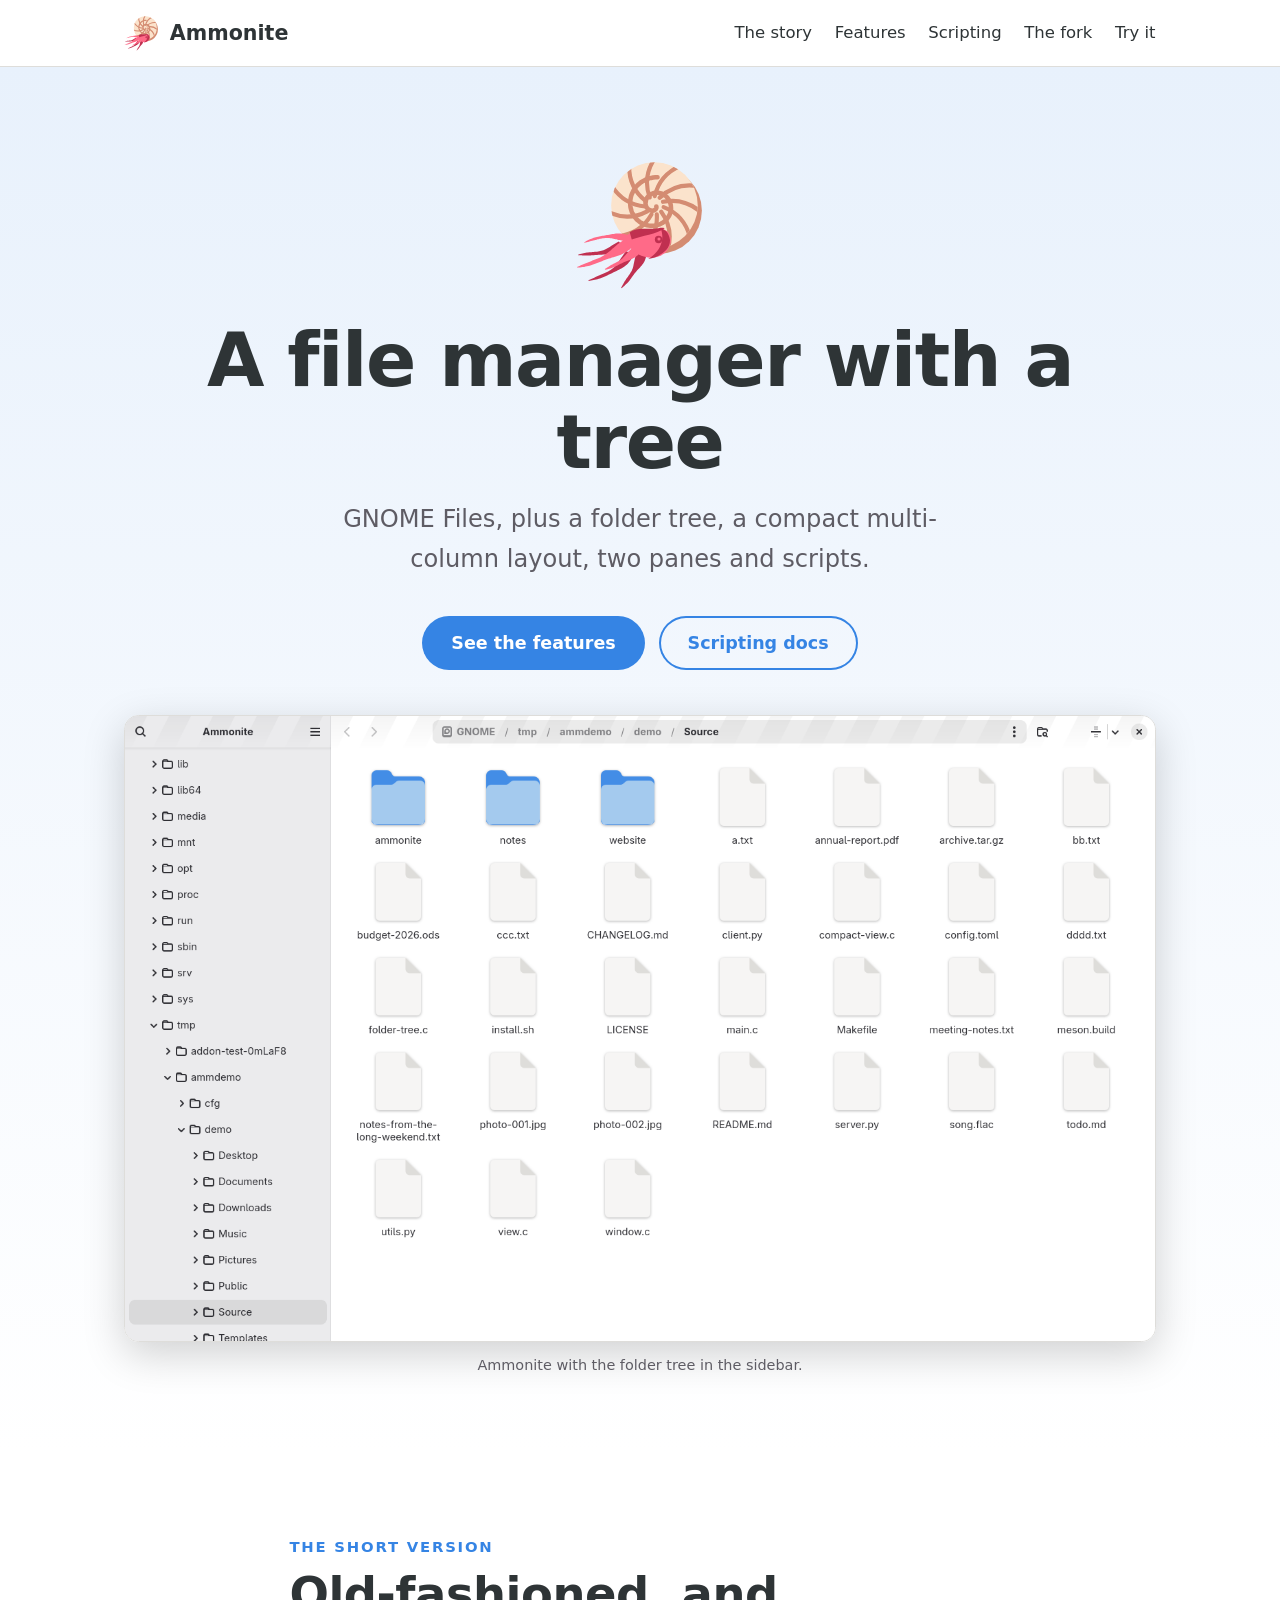
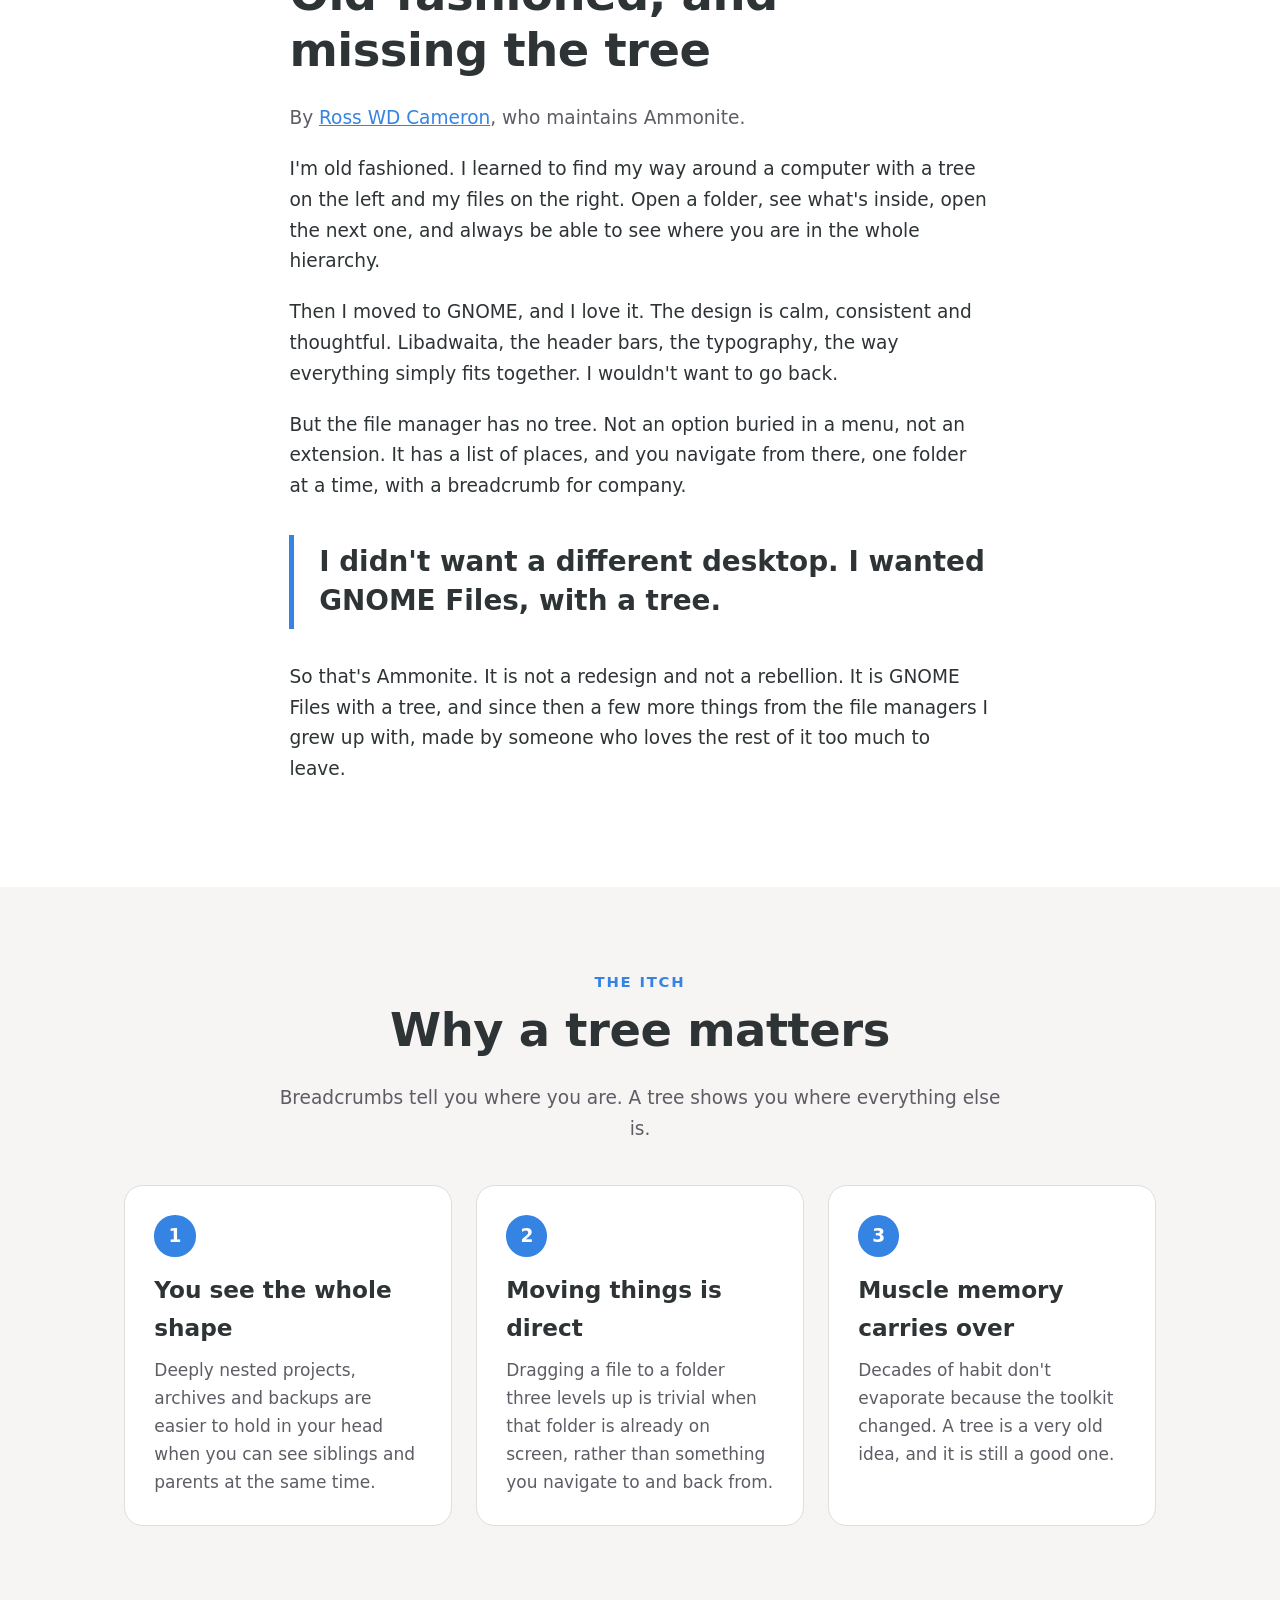
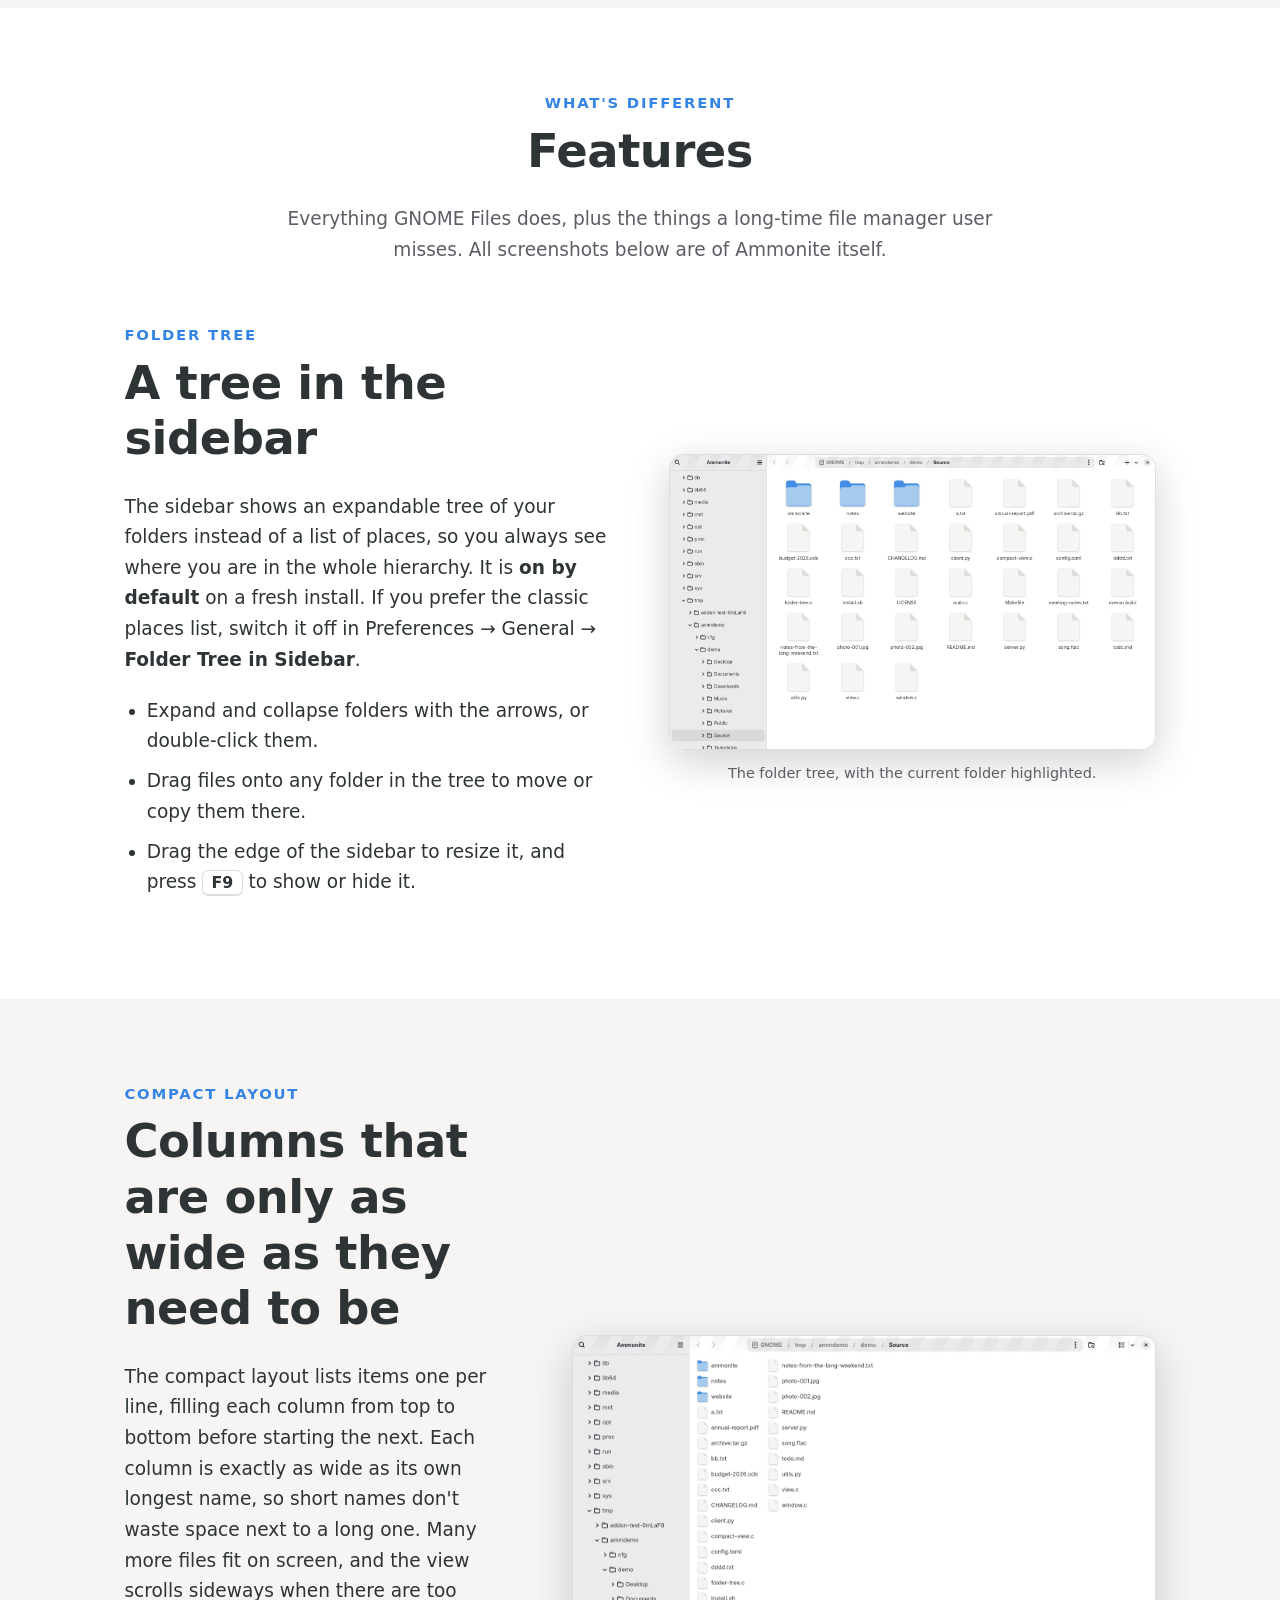
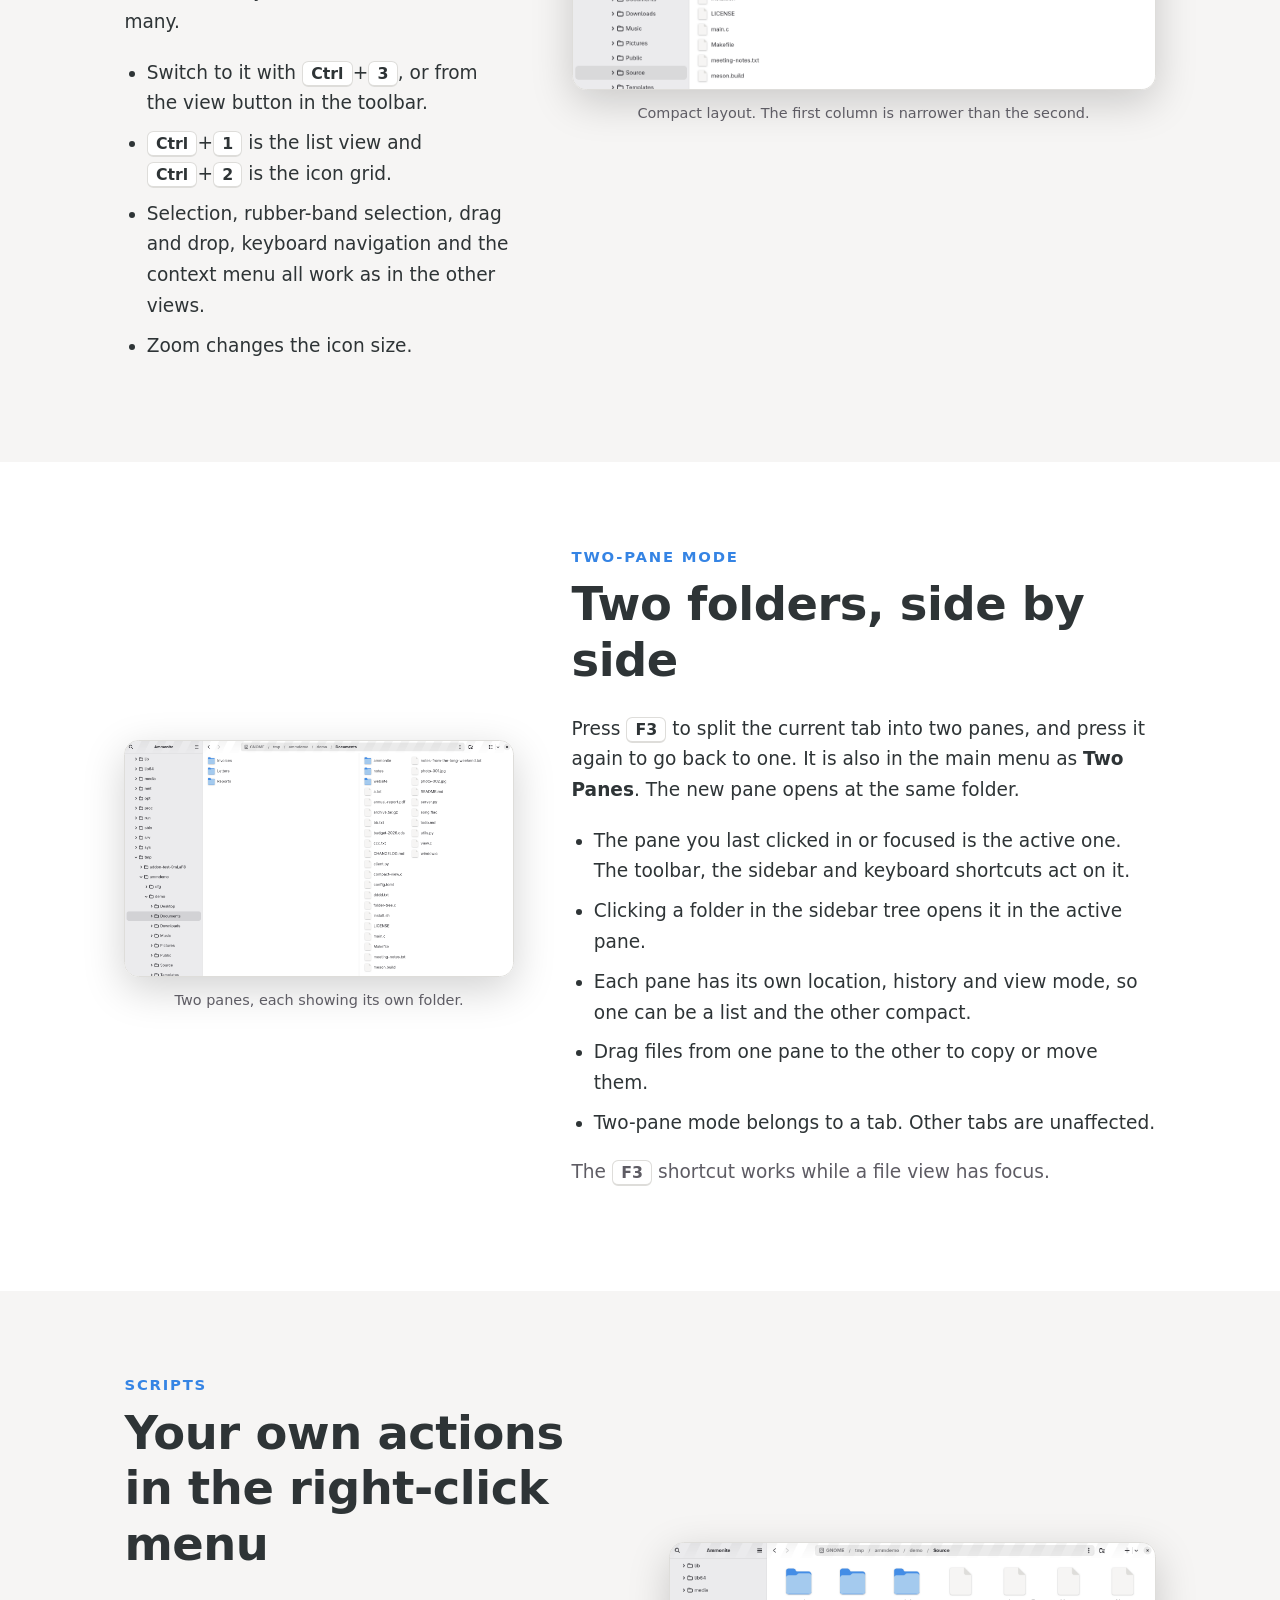
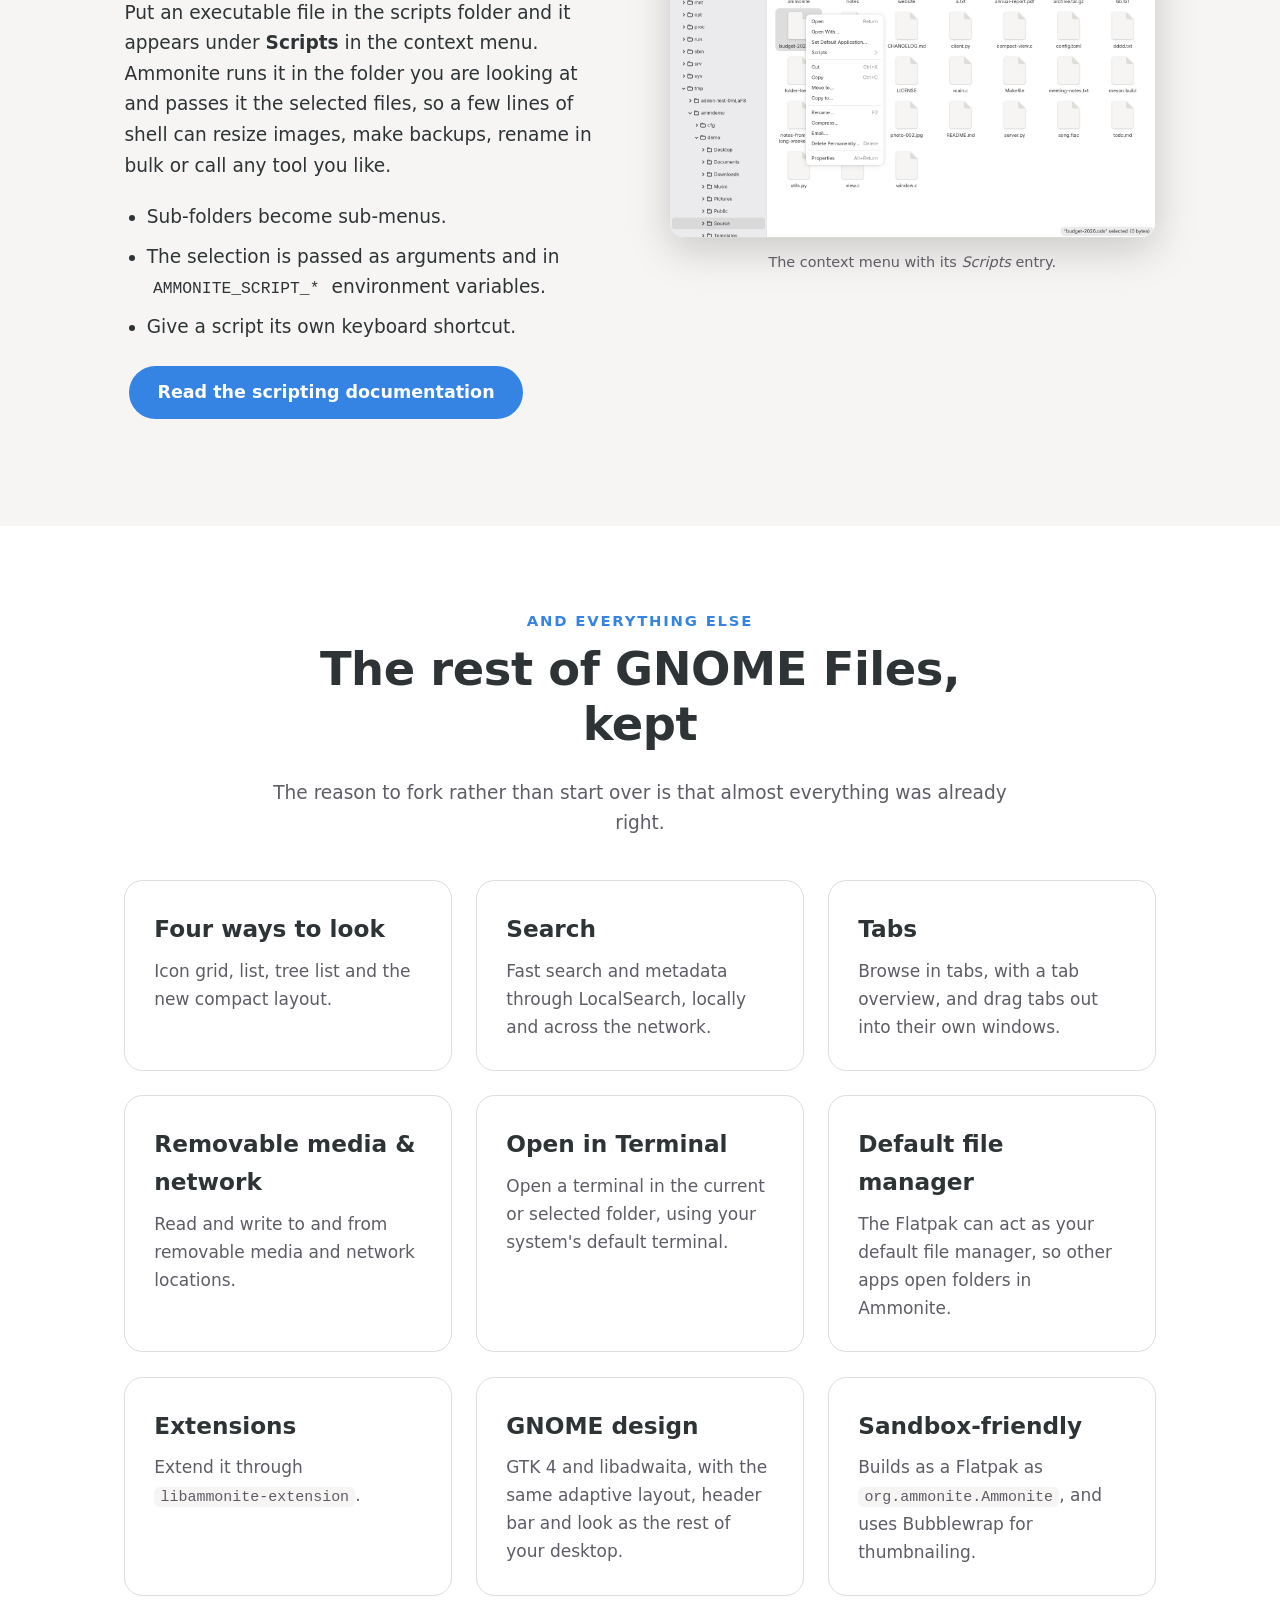
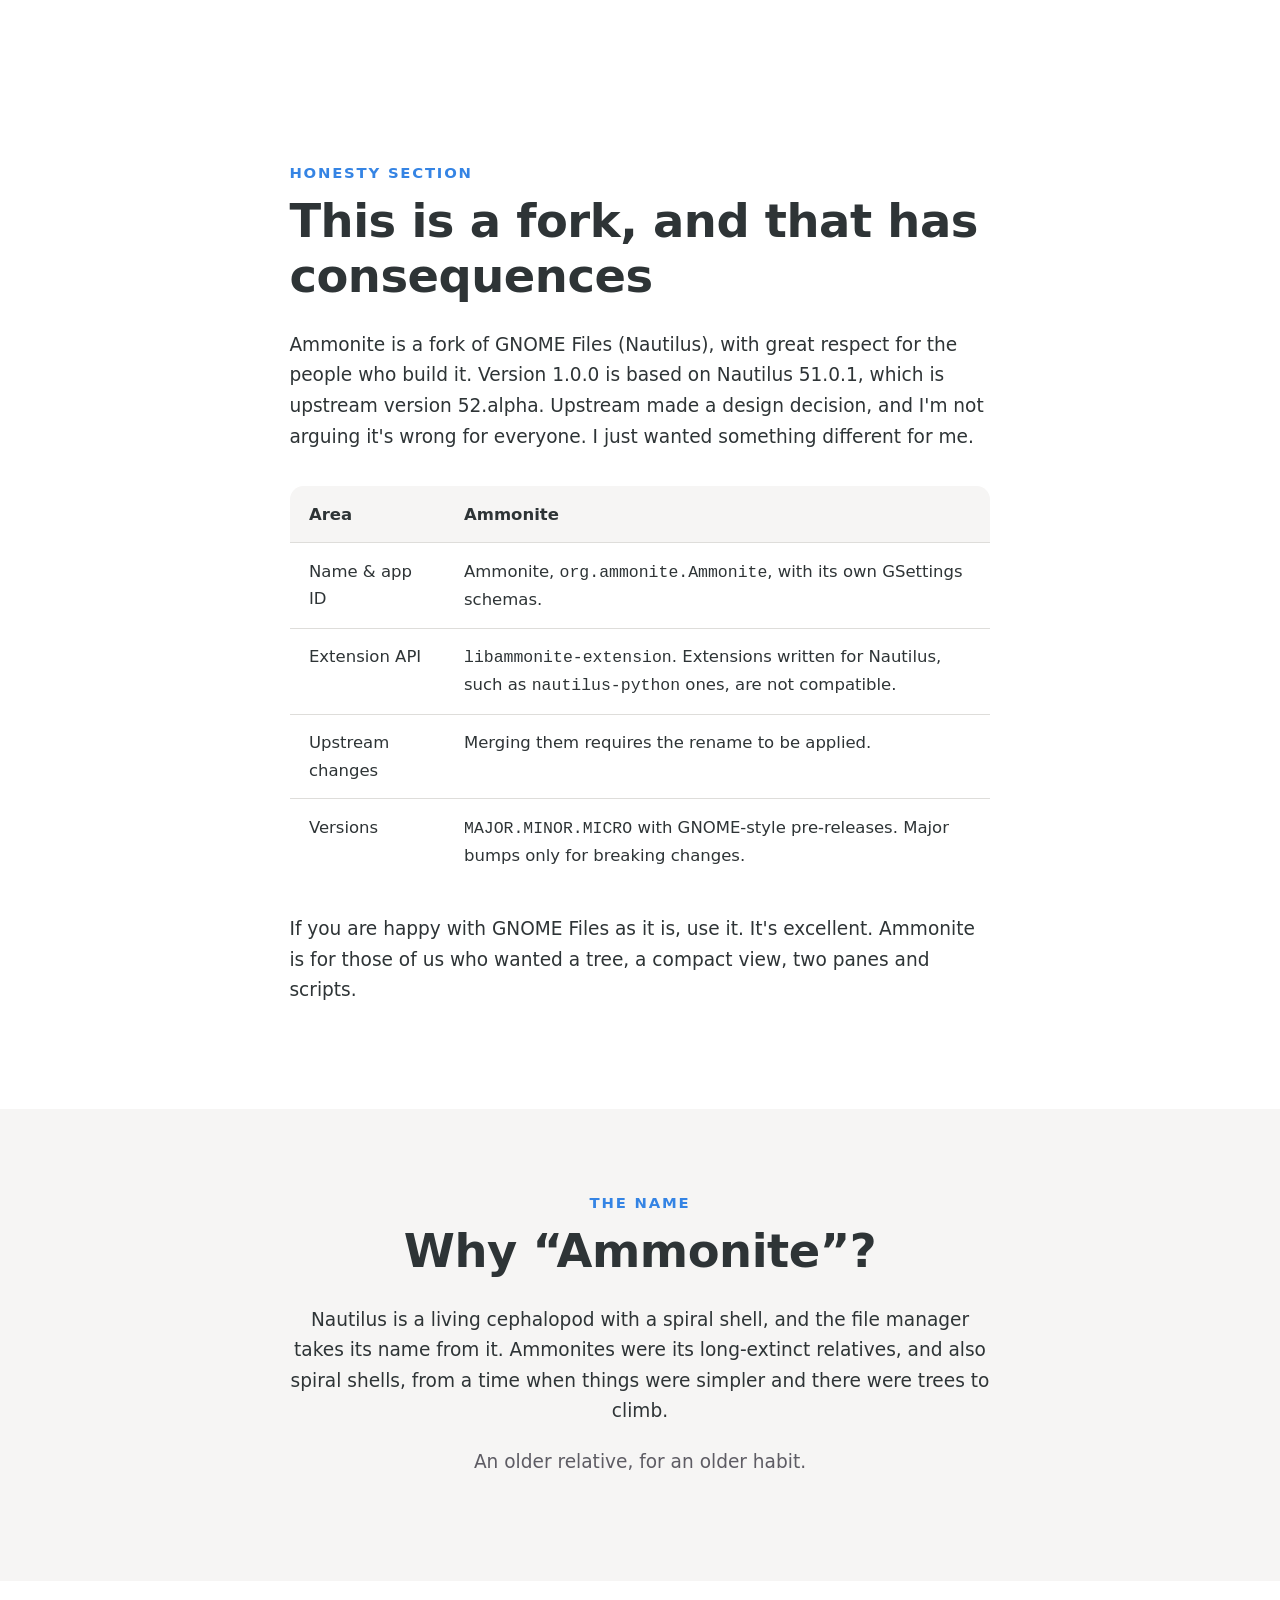
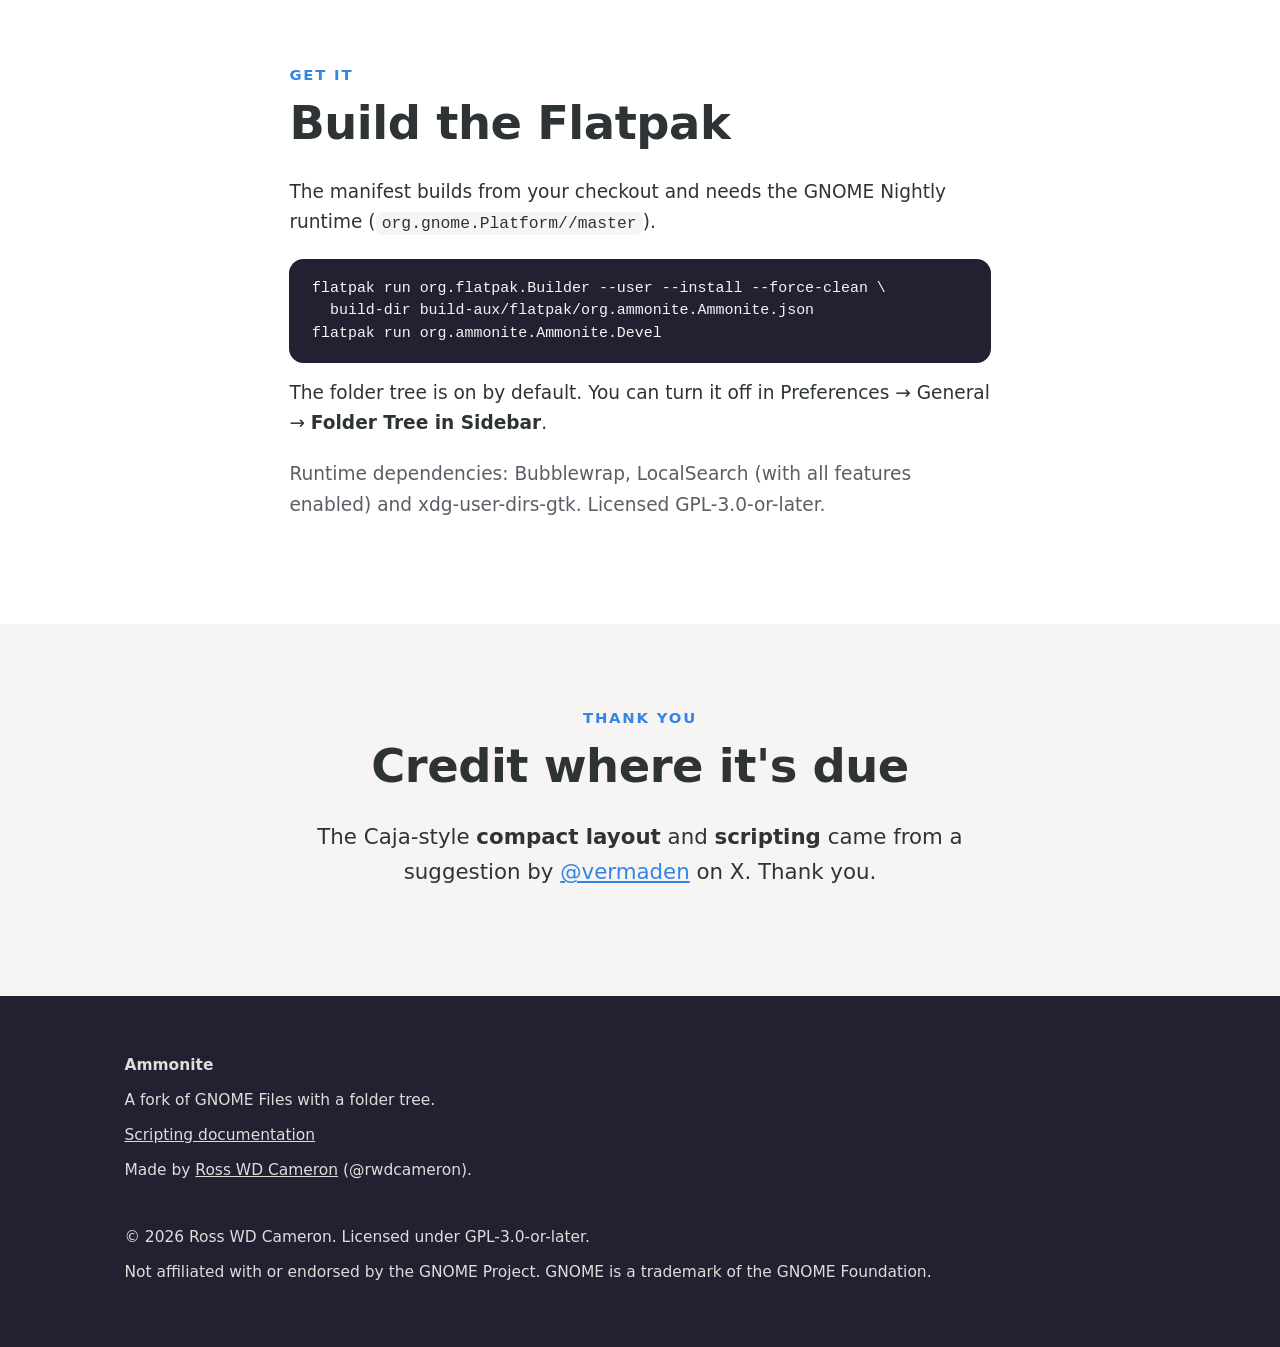
==== website/index.html @ fcb57955 "Add base styles for the website with responsive design and dark mode support" ====
<!doctype html>
<html lang="en">
<head>
<meta charset="utf-8">
<meta name="viewport" content="width=device-width, initial-scale=1">
<title>Ammonite — a GNOME file manager with a folder tree</title>
<meta name="description" content="Ammonite is a fork of GNOME Files with a folder tree in the sidebar, a compact multi-column layout, two-pane mode and scripts.">
<link rel="icon" href="ammonite.svg" type="image/svg+xml">
<link rel="stylesheet" href="style.css">
</head>
<body>

<nav>
  <div class="wrap">
    <a class="brand" href="index.html"><img src="ammonite.svg" alt="">Ammonite</a>
    <ul>
      <li><a href="index.html#story">The story</a></li>
      <li><a href="index.html#features">Features</a></li>
      <li><a href="scripting.html">Scripting</a></li>
      <li><a href="index.html#fork">The fork</a></li>
      <li><a href="index.html#try">Try it</a></li>
    </ul>
  </div>
</nav>

<header class="hero" id="top">
  <div class="wrap">
    <img class="logo" src="ammonite.svg" alt="The Ammonite logo, a spiral-shelled cephalopod">
    <h1>A file manager with a tree</h1>
    <p class="lede">GNOME Files, plus a folder tree, a compact multi-column layout, two panes and scripts.</p>
    <a class="btn" href="#features">See the features</a>
    <a class="btn alt" href="scripting.html">Scripting docs</a>
  </div>
  <div class="wrap">
    <figure class="shot full-shot">
      <img src="screenshots/icons.png" alt="The Ammonite window with a folder tree in the sidebar and files shown as icons" width="1500" height="910">
      <figcaption>Ammonite with the folder tree in the sidebar.</figcaption>
    </figure>
  </div>
</header>

<section id="story">
  <div class="wrap narrow">
    <div class="eyebrow">The short version</div>
    <h2>Old-fashioned, and missing the tree</h2>
    <p class="dim">By <a href="https://x.com/rwdcameron">Ross WD Cameron</a>, who maintains Ammonite.</p>
    <p>
      I'm old fashioned. I learned to find my way around a computer with a tree on the left
      and my files on the right. Open a folder, see what's inside, open the next one, and always
      be able to see where you are in the whole hierarchy.
    </p>
    <p>
      Then I moved to GNOME, and I love it. The design is calm, consistent and thoughtful. Libadwaita,
      the header bars, the typography, the way everything simply fits together. I wouldn't want to go back.
    </p>
    <p>
      But the file manager has no tree. Not an option buried in a menu, not an extension. It has a list of
      places, and you navigate from there, one folder at a time, with a breadcrumb for company.
    </p>
    <blockquote>I didn't want a different desktop. I wanted GNOME Files, with a tree.</blockquote>
    <p>
      So that's Ammonite. It is not a redesign and not a rebellion. It is GNOME Files with a tree, and since then a few more
      things from the file managers I grew up with, made by someone who loves the rest of it too much to leave.
    </p>
  </div>
</section>

<section class="alt" id="problem">
  <div class="wrap">
    <div class="center narrow">
      <div class="eyebrow">The itch</div>
      <h2>Why a tree matters</h2>
      <p class="dim">Breadcrumbs tell you where you are. A tree shows you where everything else is.</p>
    </div>
    <div class="grid">
      <div class="card">
        <div class="num">1</div>
        <h3>You see the whole shape</h3>
        <p>Deeply nested projects, archives and backups are easier to hold in your head when you can see siblings and parents at the same time.</p>
      </div>
      <div class="card">
        <div class="num">2</div>
        <h3>Moving things is direct</h3>
        <p>Dragging a file to a folder three levels up is trivial when that folder is already on screen, rather than something you navigate to and back from.</p>
      </div>
      <div class="card">
        <div class="num">3</div>
        <h3>Muscle memory carries over</h3>
        <p>Decades of habit don't evaporate because the toolkit changed. A tree is a very old idea, and it is still a good one.</p>
      </div>
    </div>
  </div>
</section>

<section id="features">
  <div class="wrap">
    <div class="center narrow">
      <div class="eyebrow">What's different</div>
      <h2>Features</h2>
      <p class="dim">Everything GNOME Files does, plus the things a long-time file manager user misses. All screenshots below are of Ammonite itself.</p>
    </div>

    <div class="split" style="margin-top:3.1rem" id="tree">
      <div>
        <div class="eyebrow">Folder tree</div>
        <h2>A tree in the sidebar</h2>
        <p>
          The sidebar shows an expandable tree of your folders instead of a list of places, so you always see
          where you are in the whole hierarchy. It is <strong>on by default</strong> on a fresh install. If you prefer
          the classic places list, switch it off in Preferences → General → <strong>Folder Tree in Sidebar</strong>.
        </p>
        <ul class="plain">
          <li>Expand and collapse folders with the arrows, or double-click them.</li>
          <li>Drag files onto any folder in the tree to move or copy them there.</li>
          <li>Drag the edge of the sidebar to resize it, and press <kbd>F9</kbd> to show or hide it.</li>
        </ul>
      </div>
      <figure class="shot">
        <img src="screenshots/icons.png" alt="Ammonite showing the folder tree in the sidebar" loading="lazy" width="1500" height="910">
        <figcaption>The folder tree, with the current folder highlighted.</figcaption>
      </figure>
    </div>
  </div>
</section>

<section class="alt" id="compact">
  <div class="wrap">
    <div class="split wide">
      <div>
        <div class="eyebrow">Compact layout</div>
        <h2>Columns that are only as wide as they need to be</h2>
        <p>
          The compact layout lists items one per line, filling each column from top to bottom before starting
          the next. Each column is exactly as wide as its own longest name, so short names don't waste space
          next to a long one. Many more files fit on screen, and the view scrolls sideways when there are too many.
        </p>
        <ul class="plain">
          <li>Switch to it with <kbd>Ctrl</kbd>+<kbd>3</kbd>, or from the view button in the toolbar.</li>
          <li><kbd>Ctrl</kbd>+<kbd>1</kbd> is the list view and <kbd>Ctrl</kbd>+<kbd>2</kbd> is the icon grid.</li>
          <li>Selection, rubber-band selection, drag and drop, keyboard navigation and the context menu all work as in the other views.</li>
          <li>Zoom changes the icon size.</li>
        </ul>
      </div>
      <figure class="shot">
        <img src="screenshots/compact.png" alt="Ammonite's compact layout, with files in columns of different widths" loading="lazy" width="1500" height="910">
        <figcaption>Compact layout. The first column is narrower than the second.</figcaption>
      </figure>
    </div>
  </div>
</section>

<section id="twopane">
  <div class="wrap">
    <div class="split wide">
      <figure class="shot">
        <img src="screenshots/twopane.png" alt="Ammonite in two-pane mode, with two different folders side by side" loading="lazy" width="1500" height="910">
        <figcaption>Two panes, each showing its own folder.</figcaption>
      </figure>
      <div>
        <div class="eyebrow">Two-pane mode</div>
        <h2>Two folders, side by side</h2>
        <p>
          Press <kbd>F3</kbd> to split the current tab into two panes, and press it again to go back to one.
          It is also in the main menu as <strong>Two Panes</strong>. The new pane opens at the same folder.
        </p>
        <ul class="plain">
          <li>The pane you last clicked in or focused is the active one. The toolbar, the sidebar and keyboard shortcuts act on it.</li>
          <li>Clicking a folder in the sidebar tree opens it in the active pane.</li>
          <li>Each pane has its own location, history and view mode, so one can be a list and the other compact.</li>
          <li>Drag files from one pane to the other to copy or move them.</li>
          <li>Two-pane mode belongs to a tab. Other tabs are unaffected.</li>
        </ul>
        <p class="dim">The <kbd>F3</kbd> shortcut works while a file view has focus.</p>
      </div>
    </div>
  </div>
</section>

<section class="alt" id="scripts">
  <div class="wrap">
    <div class="split">
      <div>
        <div class="eyebrow">Scripts</div>
        <h2>Your own actions in the right-click menu</h2>
        <p>
          Put an executable file in the scripts folder and it appears under <strong>Scripts</strong> in the context menu.
          Ammonite runs it in the folder you are looking at and passes it the selected files, so a few lines of shell
          can resize images, make backups, rename in bulk or call any tool you like.
        </p>
        <ul class="plain">
          <li>Sub-folders become sub-menus.</li>
          <li>The selection is passed as arguments and in <code>AMMONITE_SCRIPT_*</code> environment variables.</li>
          <li>Give a script its own keyboard shortcut.</li>
        </ul>
        <p><a class="btn" href="scripting.html">Read the scripting documentation</a></p>
      </div>
      <figure class="shot">
        <img src="screenshots/menu.png" alt="The Ammonite context menu with a Scripts entry" loading="lazy" width="1500" height="910">
        <figcaption>The context menu with its <em>Scripts</em> entry.</figcaption>
      </figure>
    </div>
  </div>
</section>

<section id="same">
  <div class="wrap">
    <div class="center narrow">
      <div class="eyebrow">And everything else</div>
      <h2>The rest of GNOME Files, kept</h2>
      <p class="dim">The reason to fork rather than start over is that almost everything was already right.</p>
    </div>
    <div class="grid">
      <div class="card"><h3>Four ways to look</h3><p>Icon grid, list, tree list and the new compact layout.</p></div>
      <div class="card"><h3>Search</h3><p>Fast search and metadata through LocalSearch, locally and across the network.</p></div>
      <div class="card"><h3>Tabs</h3><p>Browse in tabs, with a tab overview, and drag tabs out into their own windows.</p></div>
      <div class="card"><h3>Removable media &amp; network</h3><p>Read and write to and from removable media and network locations.</p></div>
      <div class="card"><h3>Open in Terminal</h3><p>Open a terminal in the current or selected folder, using your system's default terminal.</p></div>
      <div class="card"><h3>Default file manager</h3><p>The Flatpak can act as your default file manager, so other apps open folders in Ammonite.</p></div>
      <div class="card"><h3>Extensions</h3><p>Extend it through <code>libammonite-extension</code>.</p></div>
      <div class="card"><h3>GNOME design</h3><p>GTK 4 and libadwaita, with the same adaptive layout, header bar and look as the rest of your desktop.</p></div>
      <div class="card"><h3>Sandbox-friendly</h3><p>Builds as a Flatpak as <code>org.ammonite.Ammonite</code>, and uses Bubblewrap for thumbnailing.</p></div>
    </div>
  </div>
</section>

<section id="fork">
  <div class="wrap narrow">
    <div class="eyebrow">Honesty section</div>
    <h2>This is a fork, and that has consequences</h2>
    <p>
      Ammonite is a fork of GNOME Files (Nautilus), with great respect for the people who build it.
      Version 1.0.0 is based on Nautilus 51.0.1, which is upstream version 52.alpha. Upstream made a
      design decision, and I'm not arguing it's wrong for everyone. I just wanted something different for me.
    </p>
    <table>
      <thead><tr><th>Area</th><th>Ammonite</th></tr></thead>
      <tbody>
        <tr><td>Name &amp; app ID</td><td>Ammonite, <code>org.ammonite.Ammonite</code>, with its own GSettings schemas.</td></tr>
        <tr><td>Extension API</td><td><code>libammonite-extension</code>. Extensions written for Nautilus, such as <code>nautilus-python</code> ones, are not compatible.</td></tr>
        <tr><td>Upstream changes</td><td>Merging them requires the rename to be applied.</td></tr>
        <tr><td>Versions</td><td><code>MAJOR.MINOR.MICRO</code> with GNOME-style pre-releases. Major bumps only for breaking changes.</td></tr>
      </tbody>
    </table>
    <p style="margin-top:1.6rem">
      If you are happy with GNOME Files as it is, use it. It's excellent. Ammonite is for those of us who wanted a tree, a compact view, two panes and scripts.
    </p>
  </div>
</section>

<section class="alt" id="name">
  <div class="wrap narrow center">
    <div class="eyebrow">The name</div>
    <h2>Why “Ammonite”?</h2>
    <p>
      Nautilus is a living cephalopod with a spiral shell, and the file manager takes its name from it.
      Ammonites were its long-extinct relatives, and also spiral shells, from a time when things were
      simpler and there were trees to climb.
    </p>
    <p class="dim">An older relative, for an older habit.</p>
  </div>
</section>

<section id="try">
  <div class="wrap narrow">
    <div class="eyebrow">Get it</div>
    <h2>Build the Flatpak</h2>
    <p>The manifest builds from your checkout and needs the GNOME Nightly runtime (<code>org.gnome.Platform//master</code>).</p>
<pre><code>flatpak run org.flatpak.Builder --user --install --force-clean \
  build-dir build-aux/flatpak/org.ammonite.Ammonite.json
flatpak run org.ammonite.Ammonite.Devel</code></pre>
    <p>The folder tree is on by default. You can turn it off in Preferences → General → <strong>Folder Tree in Sidebar</strong>.</p>
    <p class="dim">
      Runtime dependencies: Bubblewrap, LocalSearch (with all features enabled) and xdg-user-dirs-gtk.
      Licensed GPL-3.0-or-later.
    </p>
  </div>
</section>

<section class="alt" id="thanks">
  <div class="wrap narrow thanks">
    <div class="eyebrow">Thank you</div>
    <h2>Credit where it's due</h2>
    <p>
      The Caja-style <strong>compact layout</strong> and <strong>scripting</strong> came from a suggestion by
      <a href="https://x.com/vermaden">@vermaden</a> on X. Thank you.
    </p>
  </div>
</section>

<footer>
  <div class="wrap">
    <div class="cols">
      <div>
        <p><strong>Ammonite</strong></p>
        <p>A fork of GNOME Files with a folder tree.</p>
        <p><a href="scripting.html">Scripting documentation</a></p>
        <p>Made by <a href="https://x.com/rwdcameron">Ross WD Cameron</a> (@rwdcameron).</p>
      </div>
      <div>
        <p>© 2026 Ross WD Cameron. Licensed under GPL-3.0-or-later.</p>
        <p>Not affiliated with or endorsed by the GNOME Project. GNOME is a trademark of the GNOME Foundation.</p>
      </div>
    </div>
  </div>
</footer>

<script src="script.js"></script>
</body>
</html>
---- website/style.css ----
:root {
  --bg: #fff;
  --bg-alt: #f6f5f4;
  --fg: #2e3436;
  --fg-dim: #5e5c64;
  --accent: #3584e4;
  --accent-fg: #fff;
  --card: #fff;
  --border: #deddda;
  --nav-bg: #fff;
  --hero-a: #e8f1fc;
  --hero-b: #fff;
  --footer-bg: #241f31;
  --footer-fg: #deddda;
  --win-bg: #fafafa;
  --win-side: #ebebeb;
  --win-head: #ebebeb;
  --win-sel: #d4d4d4;
  --code-bg: #241f31;
  --code-fg: #f6f5f4;
}
@media (prefers-color-scheme: dark) {
  :root {
    --bg: #1e1e1e;
    --bg-alt: #242424;
    --fg: #ededed;
    --fg-dim: #b0aeb5;
    --accent: #78aeed;
    --accent-fg: #1e1e1e;
    --card: #2a2a2a;
    --border: #3d3d3d;
    --nav-bg: #1e1e1e;
    --hero-a: #1d2a3c;
    --hero-b: #1e1e1e;
    --footer-bg: #131118;
    --win-bg: #242424;
    --win-side: #303030;
    --win-head: #303030;
    --win-sel: #454545;
  }
}
* { box-sizing: border-box; }
/* One fluid root size drives everything (type, spacing, widths, images).
 * 16px on small phones, 18px at about 1200px wide, then growing steadily:
 * about 23px at 1080p, 36px at 4K and 63px at 8K. */
html {
  scroll-behavior: smooth;
  font-size: clamp(16px, 9.6px + 0.7vw, 400px);
  -webkit-text-size-adjust: 100%;
  text-size-adjust: 100%;
}
body {
  margin: 0;
  overflow-wrap: break-word;
  background: var(--bg);
  color: var(--fg);
  font-family: Cantarell, "Adwaita Sans", "Inter", system-ui, -apple-system, "Segoe UI", sans-serif;
  font-size: 1rem;
  line-height: 1.65;
}
a { color: var(--accent); }
.wrap { max-width: 57.7778rem; margin: 0 auto; padding: 0 1.1111rem; }
.narrow { max-width: 40rem; }

/* nav */
nav {
  position: sticky; top: 0; z-index: 10;
  background: var(--nav-bg);
  border-bottom: 1px solid var(--border);
}
nav .wrap { display: flex; align-items: center; gap: 1.3333rem; height: 3.5556rem; }
nav .brand { display: flex; align-items: center; gap: 0.5556rem; font-weight: 800; font-size: 1.1111rem; color: var(--fg); text-decoration: none; }
nav .brand img { width: 1.8889rem; height: 1.8889rem; }
nav ul { list-style: none; display: flex; gap: 1.2222rem; margin: 0 0 0 auto; padding: 0; font-size: 0.8889rem; }
nav ul a { color: var(--fg); text-decoration: none; font-weight: 500; }
nav ul a:hover { color: var(--accent); }

/* hero */
.hero {
  background: linear-gradient(180deg, var(--hero-a), var(--hero-b));
  text-align: center;
  padding: 4.8889rem 0 4rem;
}
.hero img.logo { width: 7.1111rem; height: 7.1111rem; }
.hero h1 { font-size: clamp(2.4rem, 6vw, 4rem); line-height: 1.1; margin: 1.1111rem 0 0.8889rem; font-weight: 800; letter-spacing: -0.02em; }
.hero p.lede { font-size: 1.3rem; color: var(--fg-dim); max-width: 35.5556rem; margin: 0 auto 1.7778rem; }
.btn {
  display: inline-block; padding: 0.6667rem 1.5556rem; border-radius: 55.5rem;
  background: var(--accent); color: var(--accent-fg);
  text-decoration: none; font-weight: 700; font-size: 0.9444rem; margin: 0.2222rem;
}
.btn.alt { background: transparent; color: var(--accent); box-shadow: inset 0 0 0 2px var(--accent); }
.btn:hover { filter: brightness(1.08); }

/* sections */
section { padding: 4.4444rem 0; }
section.alt { background: var(--bg-alt); }
h2 { font-size: clamp(1.8rem, 4vw, 2.5rem); line-height: 1.2; margin: 0 0 1.3333rem; font-weight: 800; letter-spacing: -0.01em; }
h3 { font-size: 1.25rem; margin: 0 0 0.4444rem; }
.eyebrow { text-transform: uppercase; letter-spacing: .12em; font-size: .8rem; font-weight: 800; color: var(--accent); margin-bottom: 0.4444rem; }
.center { text-align: center; }
.center.narrow { margin-left: auto; margin-right: auto; }
p { margin: 0 0 1.1em; }
.dim { color: var(--fg-dim); }

blockquote {
  margin: 1.7778rem 0; padding: 0.4444rem 0 0.4444rem 1.3333rem;
  border-left: 0.2778rem solid var(--accent);
  font-size: 1.5rem; line-height: 1.4; font-weight: 700;
}

/* cards */
.grid { display: grid; grid-template-columns: repeat(auto-fit, minmax(15.5556rem, 1fr)); gap: 1.3333rem; margin-top: 2.2222rem; }
.card {
  background: var(--card); border: 1px solid var(--border);
  border-radius: 1rem; padding: 1.5556rem;
}
.card p { margin: 0; color: var(--fg-dim); font-size: 0.9167rem; }
.card .num {
  display: inline-flex; width: 2.2222rem; height: 2.2222rem; border-radius: 50%;
  align-items: center; justify-content: center;
  background: var(--accent); color: var(--accent-fg); font-weight: 800; margin-bottom: 0.7778rem;
}

/* split layout */
.split { display: grid; grid-template-columns: 1fr 1fr; gap: 3.1111rem; align-items: center; }
.split.wide { grid-template-columns: 1fr 1.5fr; }
@media (max-width: 820px) { .split, .split.wide { grid-template-columns: 1fr; gap: 32px; } }
.shot { margin: 0; }
.shot img { display: block; width: 100%; height: auto; border-radius: 0.7778rem; border: 1px solid var(--border); box-shadow: 0 0.6667rem 2.2222rem rgba(0,0,0,.18); }
.shot figcaption, .caption { font-size: 0.7778rem; color: var(--fg-dim); margin-top: 0.6667rem; text-align: center; }
.full-shot { margin-top: 2.2222rem; }
kbd { font-family: inherit; font-size: .85em; font-weight: 700; padding: 2px 0.4444rem; border: 1px solid var(--border); border-bottom-width: 2px; border-radius: 0.3333rem; background: var(--card); white-space: nowrap; }
.note { border-left: 0.2778rem solid var(--accent); background: var(--bg-alt); padding: 0.7778rem 1.1111rem; border-radius: 0 0.6667rem 0.6667rem 0; margin: 1.3333rem 0; font-size: 0.9167rem; }
.note p:last-child { margin-bottom: 0; }
.thanks { text-align: center; }
.thanks p { font-size: 1.15rem; }
h3.doc { margin-top: 2.2em; font-size: 1.5rem; }
.toc { background: var(--bg-alt); border-radius: 0.7778rem; padding: 1rem 1.5556rem; margin: 1.5556rem 0 0.4444rem; font-size: 0.8889rem; }
.toc ol { margin: 0; padding-left: 1.2em; }
.toc li { margin: 2px 0; }
/* compare */
table { width: 100%; border-collapse: collapse; margin-top: 1.7778rem; font-size: 0.8889rem; background: var(--card); border-radius: 0.7778rem; overflow: hidden; border: 1px solid var(--border); }
th, td { padding: 0.7778rem 1rem; text-align: left; border-bottom: 1px solid var(--border); vertical-align: top; }
th { background: var(--bg-alt); font-weight: 800; }
tr:last-child td { border-bottom: 0; }

pre {
  background: var(--code-bg); color: var(--code-fg);
  padding: 1rem 1.2222rem; border-radius: 0.7778rem; overflow-x: auto;
  font-size: 0.8056rem; line-height: 1.5;
}
code { font-family: "Source Code Pro", ui-monospace, "SF Mono", Menlo, monospace; }
p code, li code { background: var(--bg-alt); padding: 2px 0.3333rem; border-radius: 0.3333rem; font-size: .88em; }
ul.plain { padding-left: 1.2em; }
ul.plain li { margin-bottom: .5em; }

footer { background: var(--footer-bg); color: var(--footer-fg); padding: 3.1111rem 0; font-size: 0.8333rem; }
footer a { color: var(--footer-fg); }
footer .cols { display: flex; flex-wrap: wrap; gap: 1.7778rem; justify-content: space-between; }
footer p { margin: 0 0 .6em; }

/* The menu is the same on every page and on every screen size. */
nav ul a[aria-current="page"] { color: var(--accent); font-weight: 700; }
@media (max-width: 820px) {
  nav .wrap { gap: 0.6667rem; }
  nav .brand span, nav .brand { font-size: 1rem; }
  nav ul { gap: 0.7778rem; font-size: 0.7778rem; overflow-x: auto; white-space: nowrap; scrollbar-width: none; }
}
section[id], h3[id] { scroll-margin-top: 4.4444rem; }

/* Screenshot lightbox */
.shot img { cursor: zoom-in; }
.shot img:focus-visible { outline: 3px solid var(--accent); outline-offset: 3px; }
html.lightbox-open { overflow: hidden; }
.lightbox {
  position: fixed; inset: 0; z-index: 100;
  display: flex; align-items: center; justify-content: center;
  padding: 1.3333rem; background: rgba(0, 0, 0, .82);
  cursor: zoom-out;
  animation: lightbox-in .15s ease-out;
}
.lightbox[hidden] { display: none; }
.lightbox figure { margin: 0; max-width: 100%; max-height: 100%; display: flex; flex-direction: column; align-items: center; gap: 0.6667rem; }
.lightbox img { display: block; max-width: min(100%, 83.3333rem); max-height: calc(100vh - 6.1111rem); width: auto; height: auto; border-radius: 0.6667rem; box-shadow: 0 1.1111rem 3.3333rem rgba(0,0,0,.6); cursor: default; }
.lightbox figcaption { color: #fff; font-size: 0.8333rem; text-align: center; }
.lightbox-close {
  position: absolute; top: 0.7778rem; right: 1rem;
  width: 2.4444rem; height: 2.4444rem; border-radius: 50%; border: 0;
  background: rgba(255,255,255,.15); color: #fff; font-size: 1.6667rem; line-height: 1; cursor: pointer;
}
.lightbox-close:hover, .lightbox-close:focus-visible { background: rgba(255,255,255,.3); outline: 2px solid #fff; }
@keyframes lightbox-in { from { opacity: 0; } to { opacity: 1; } }
@media (prefers-reduced-motion: reduce) { .lightbox { animation: none; } }

/* Code inside a dark block keeps the block's colours, even within list items. */
pre code { background: none; padding: 0; border-radius: 0; font-size: inherit; color: inherit; }

/* Media never overflows; wide content scrolls instead of breaking the page. */
img, svg, video { max-width: 100%; height: auto; }
pre { max-width: 100%; }
code { overflow-wrap: anywhere; }
pre code { overflow-wrap: normal; }
@media (max-width: 820px) {
  table { display: block; overflow-x: auto; -webkit-overflow-scrolling: touch; }
  section { padding: 3.5rem 0; }
  .hero { padding: 3.5rem 0 3rem; }
  .btn { padding: 0.7rem 1.4rem; }
  .shot img { border-radius: 0.6rem; }
}
@media (max-width: 480px) {
  .wrap { padding: 0 1rem; }
  blockquote { font-size: 1.25rem; }
}
/* Very large screens: keep lines readable and give the layout more room. */
@media (min-width: 2400px) {
  .wrap { max-width: 62rem; }
}
@media (min-width: 5000px) {
  .wrap { max-width: 68rem; }
}

/* On very narrow screens the logo alone stands in for the name, so the whole menu fits. */
@media (max-width: 480px) {
  nav .brand { font-size: 0; gap: 0; }
  nav .wrap { gap: 0.6rem; }
  nav ul { margin-left: auto; gap: 0.7rem; font-size: 0.8rem; }
}
@media (max-width: 380px) {
  nav .brand img { width: 1.4rem; height: 1.4rem; }
  nav ul { gap: 0.5rem; font-size: 0.72rem; }
  nav .wrap { padding: 0 0.6rem; }
}
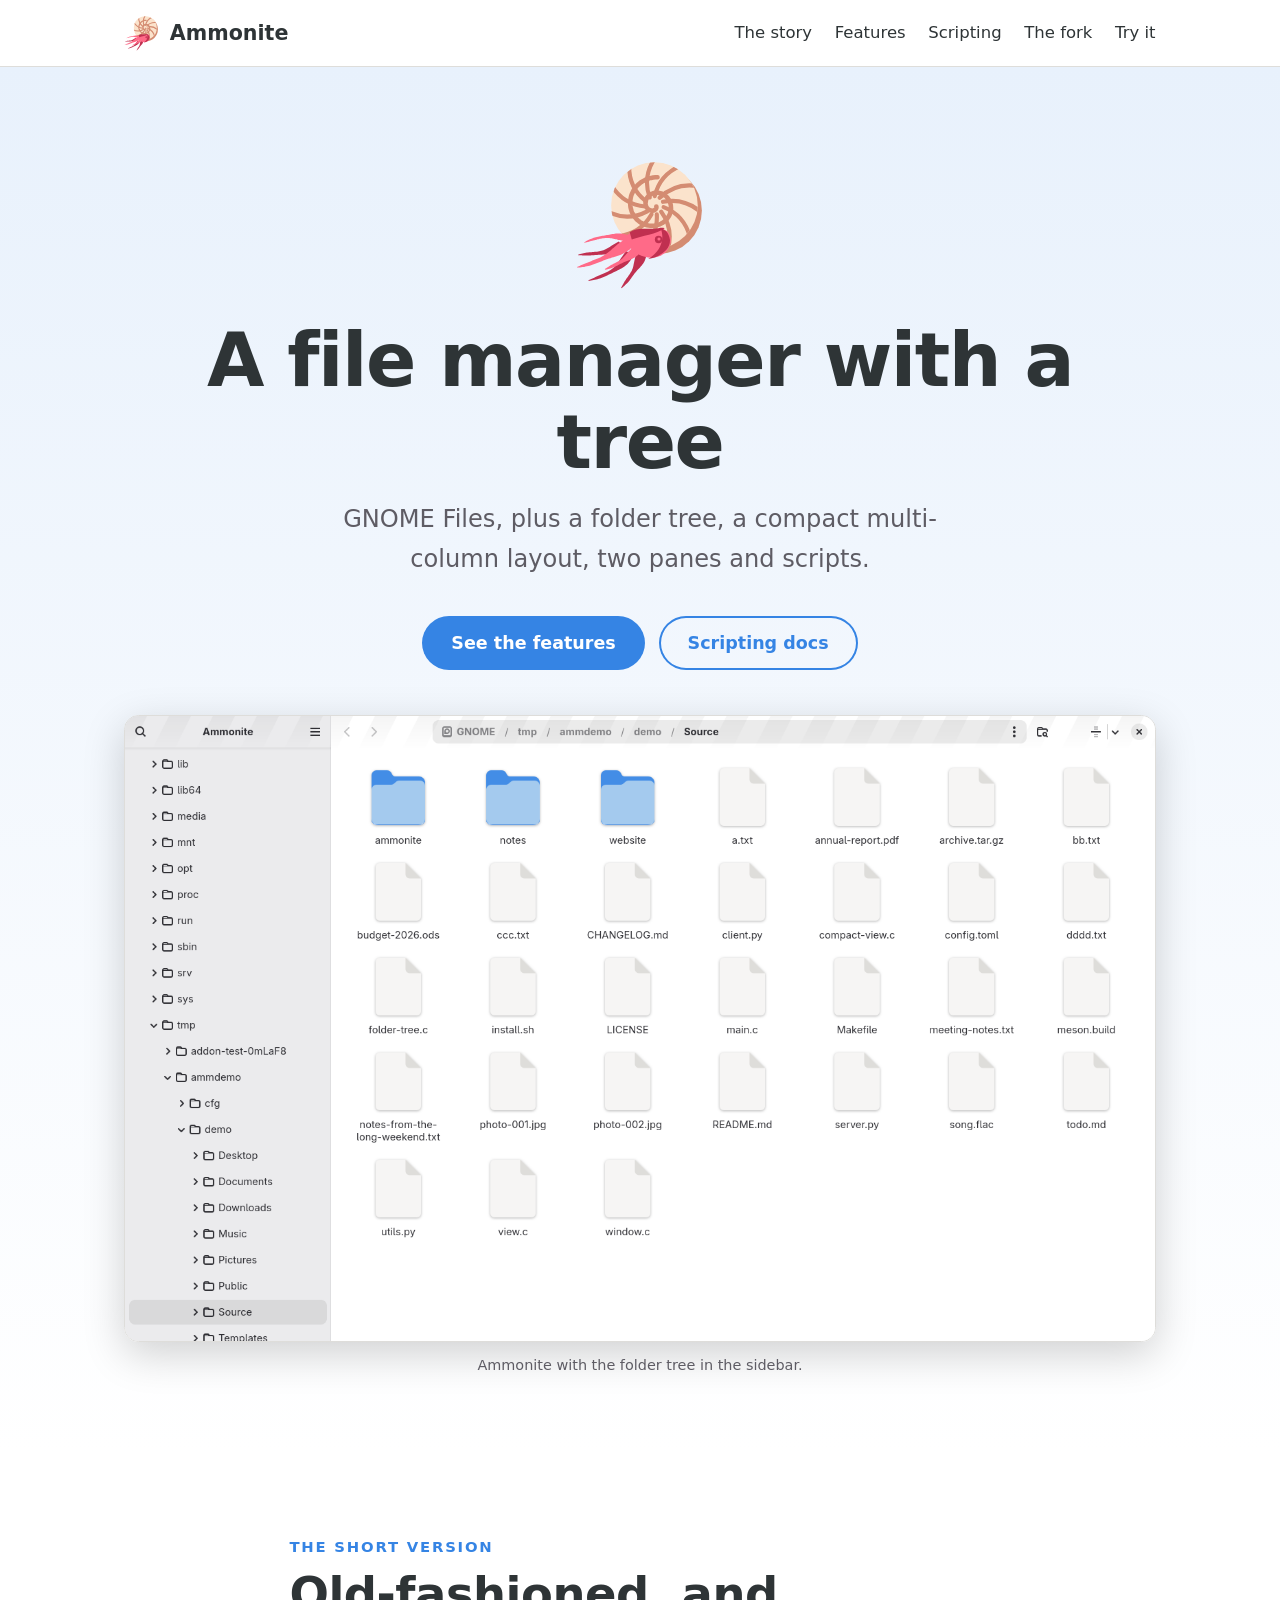
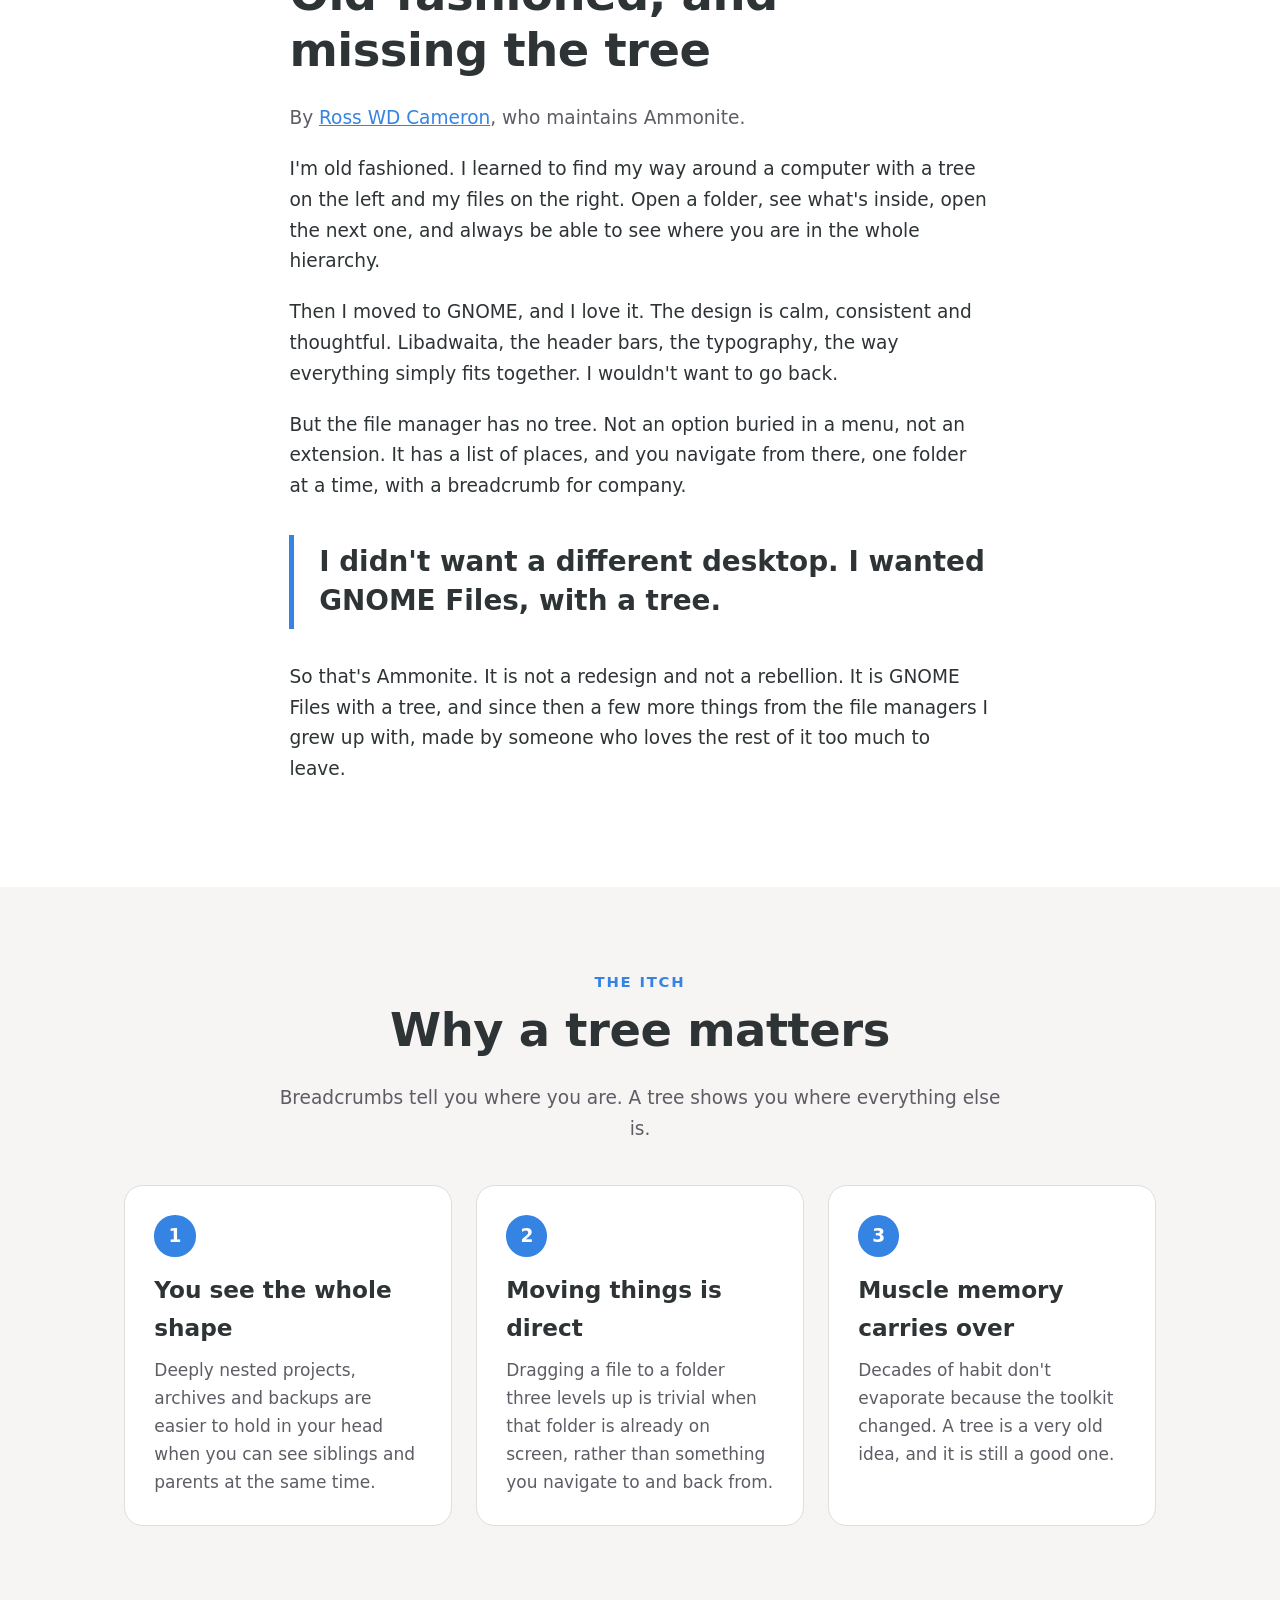
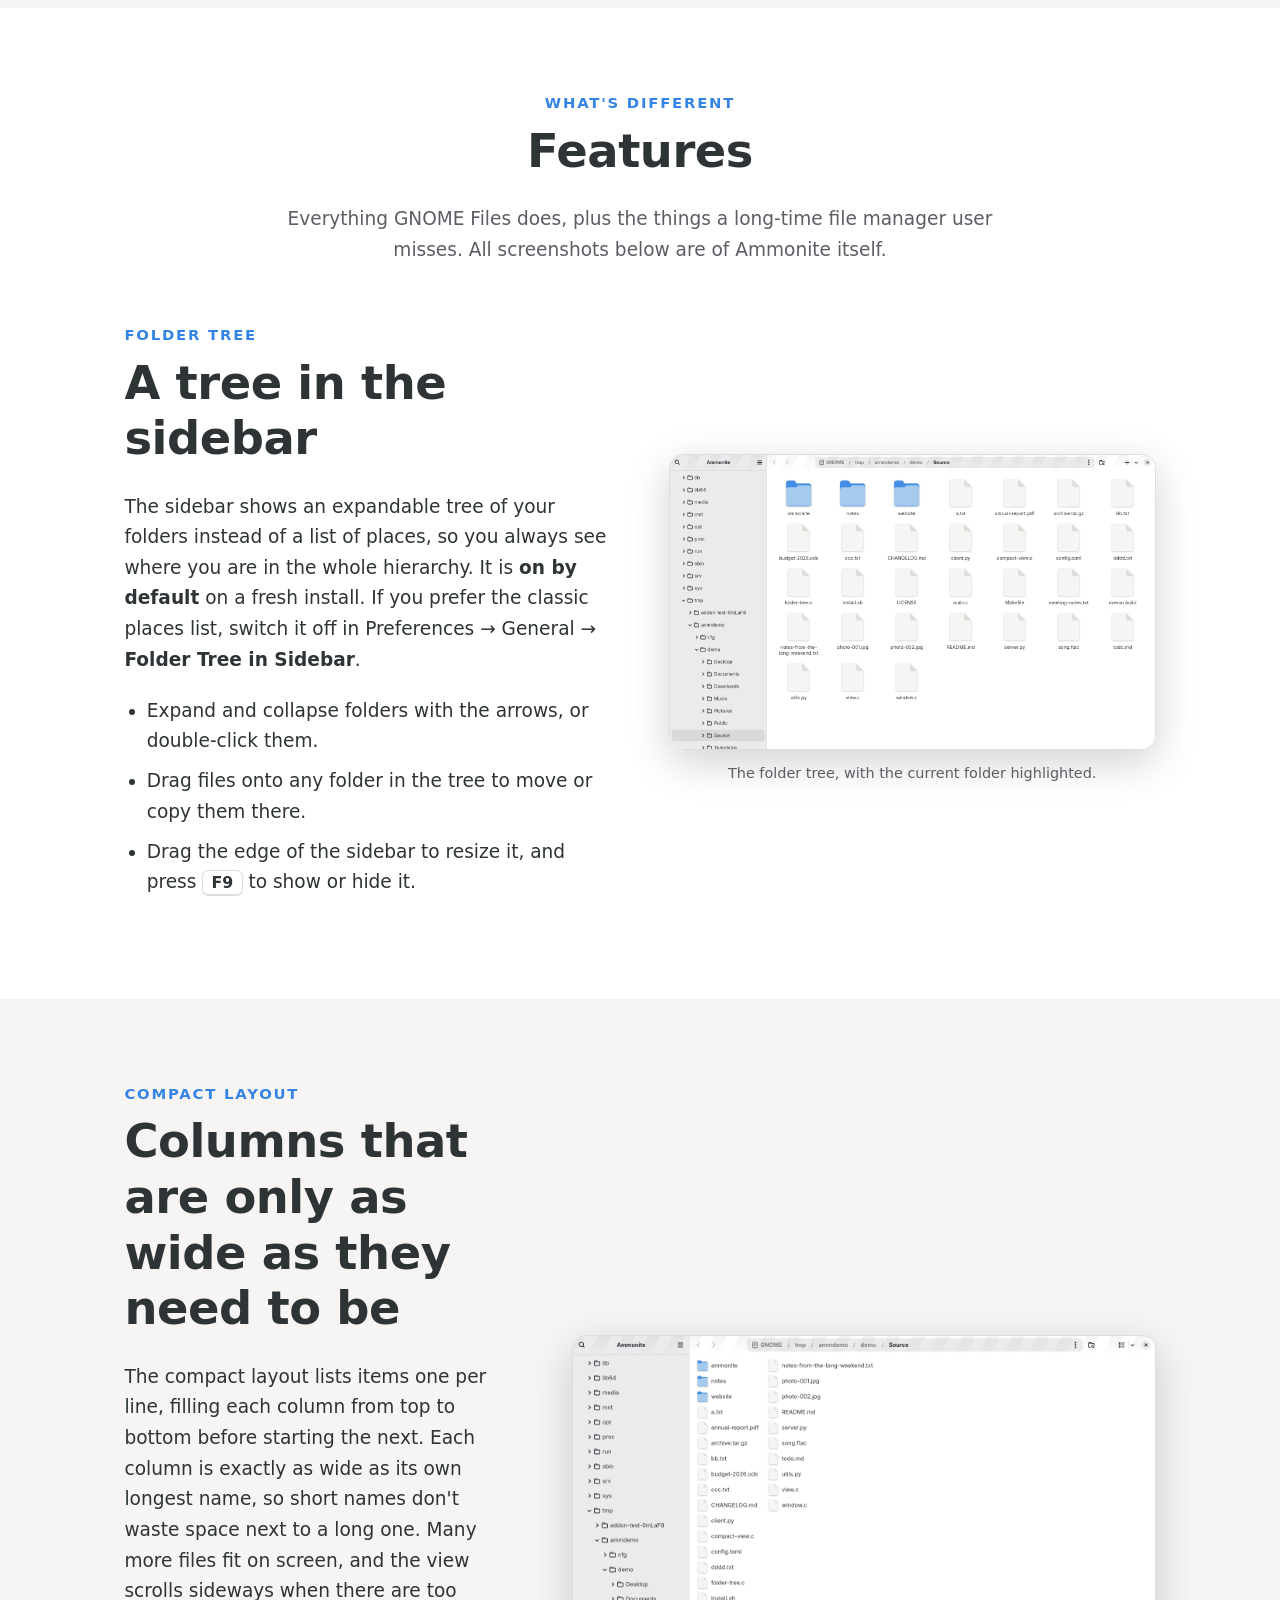
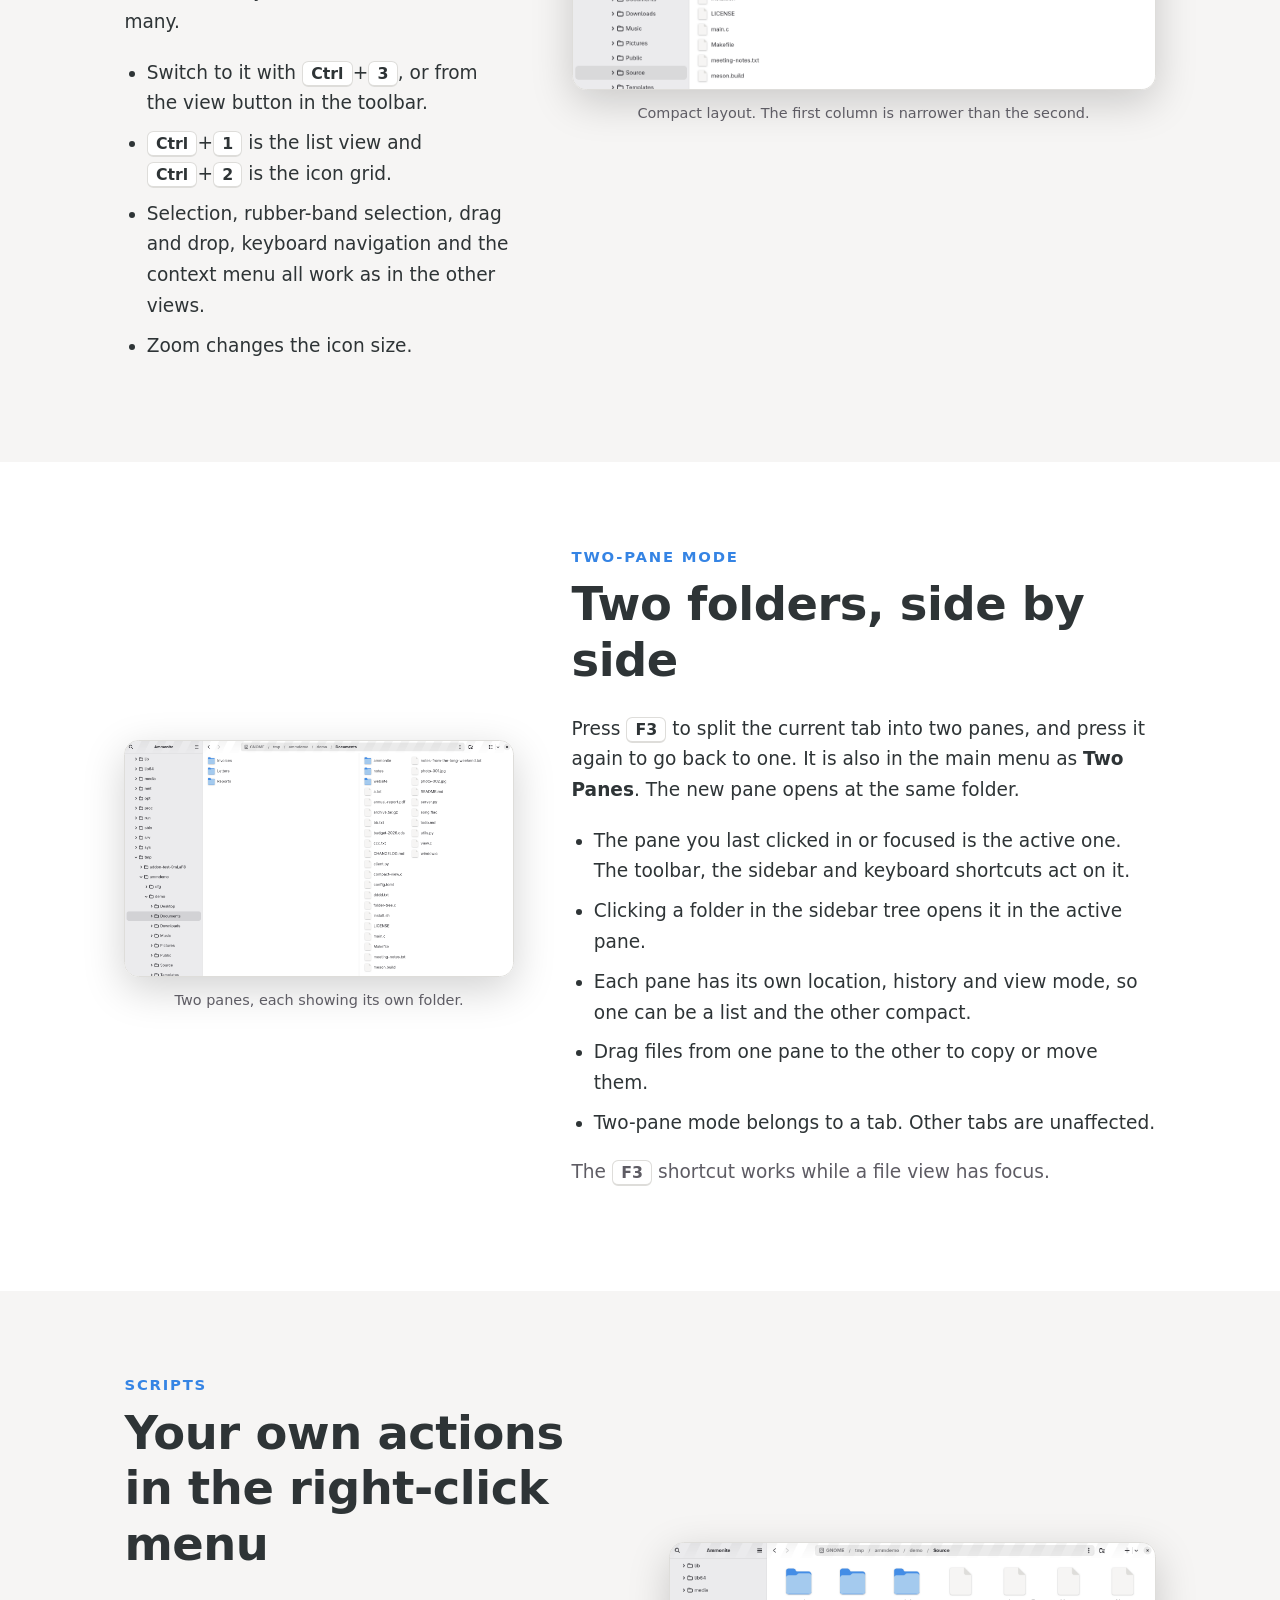
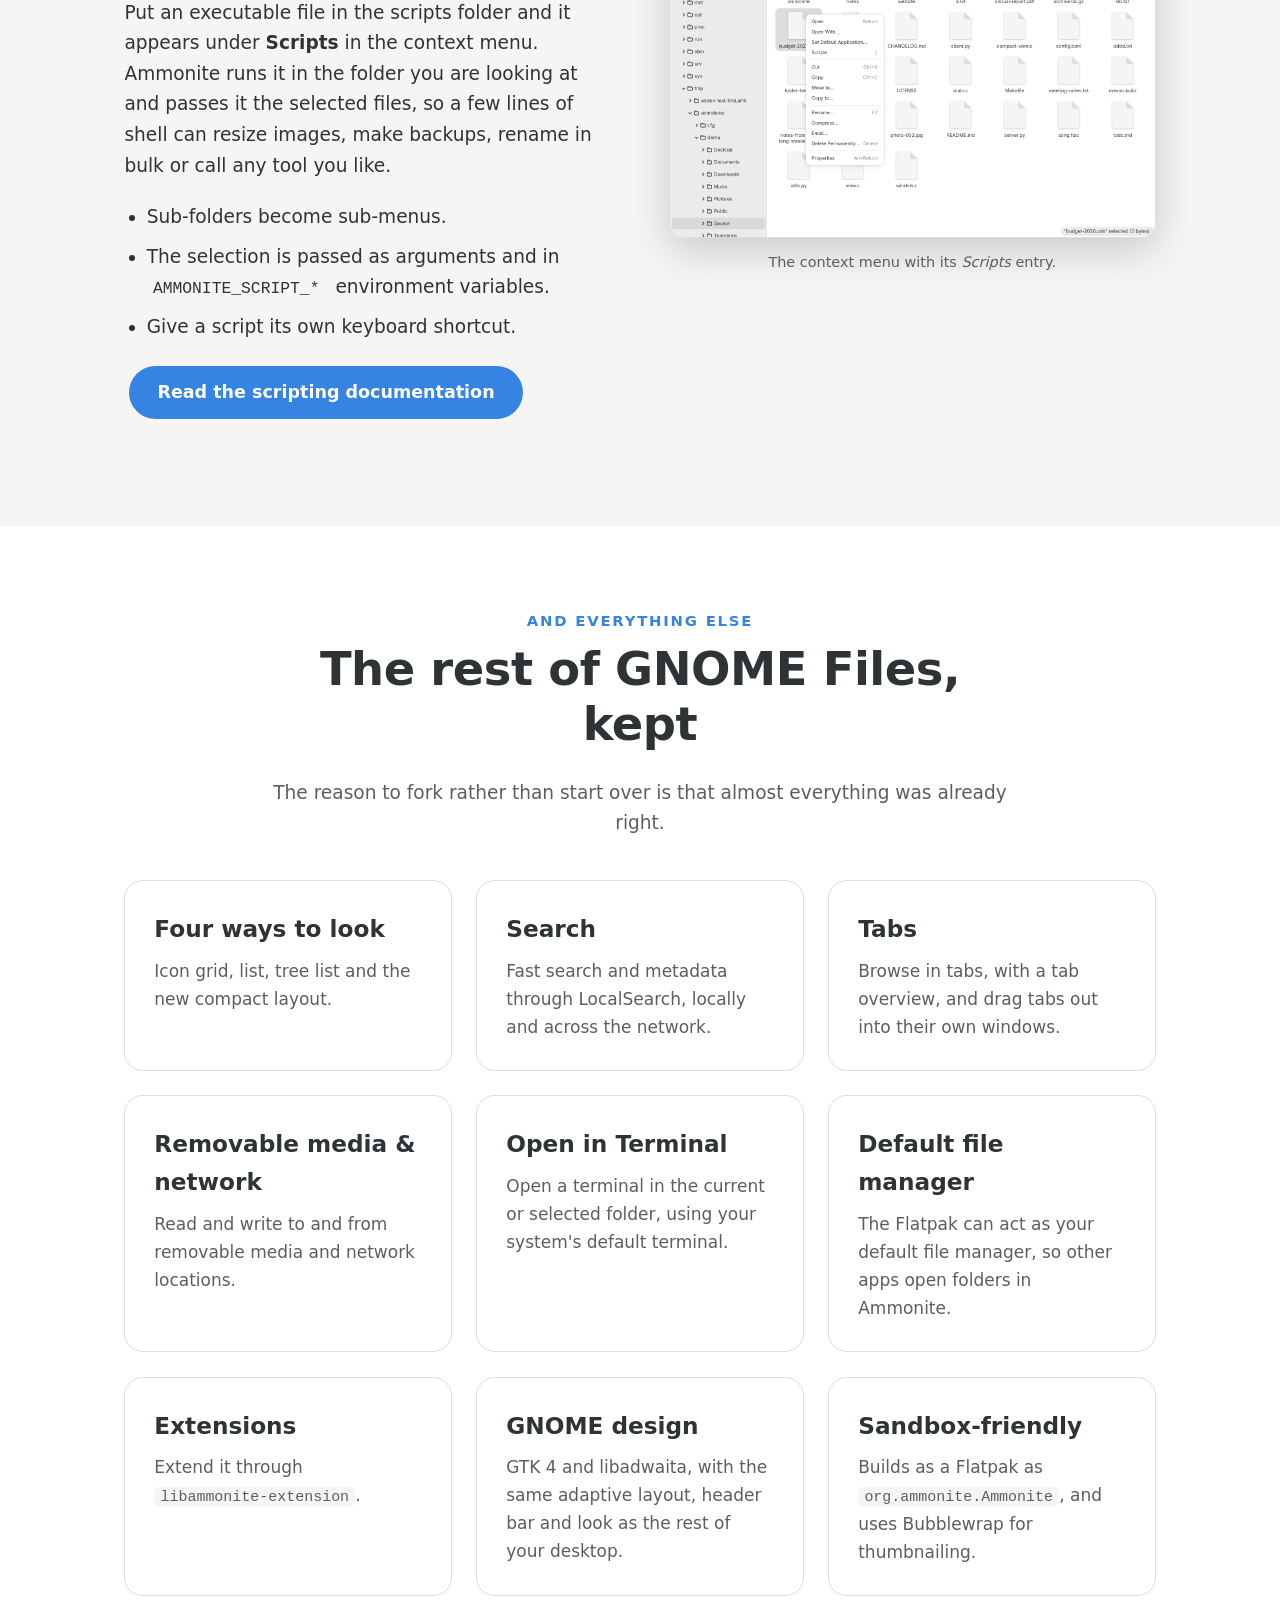
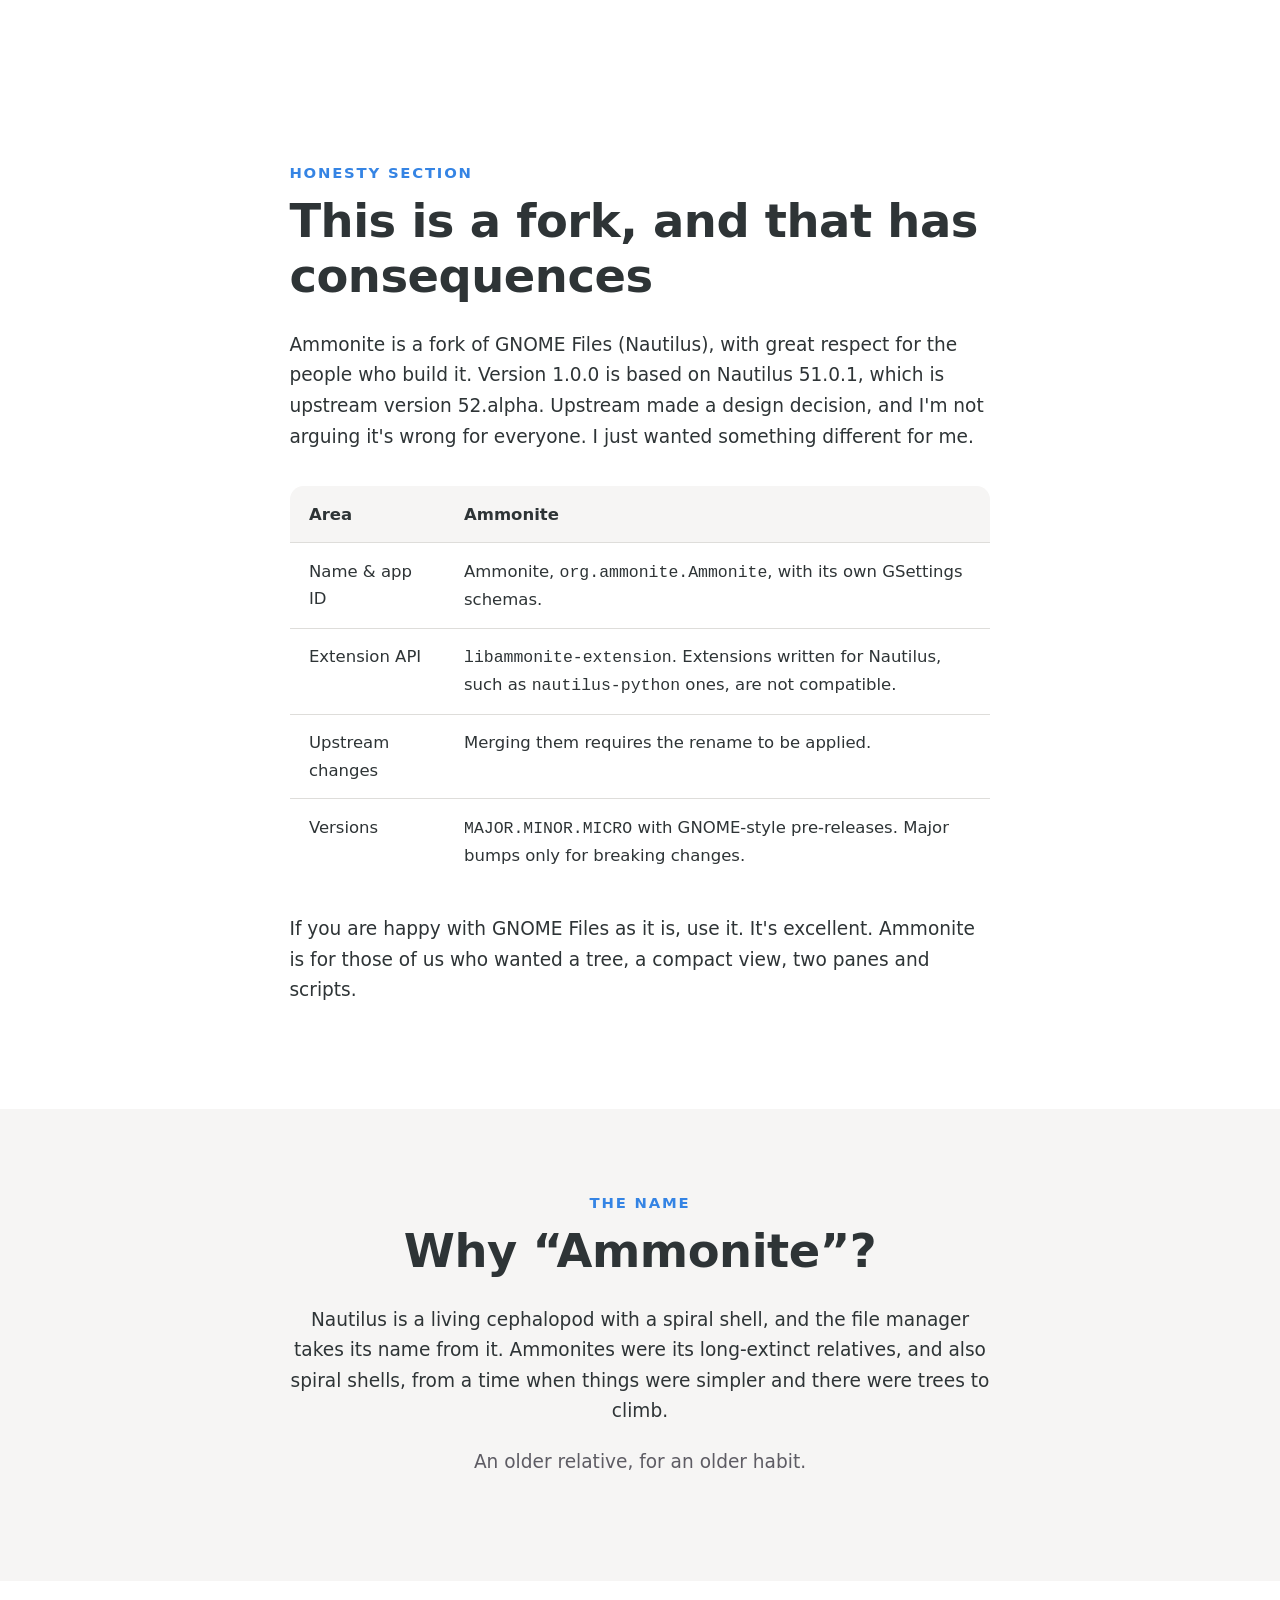
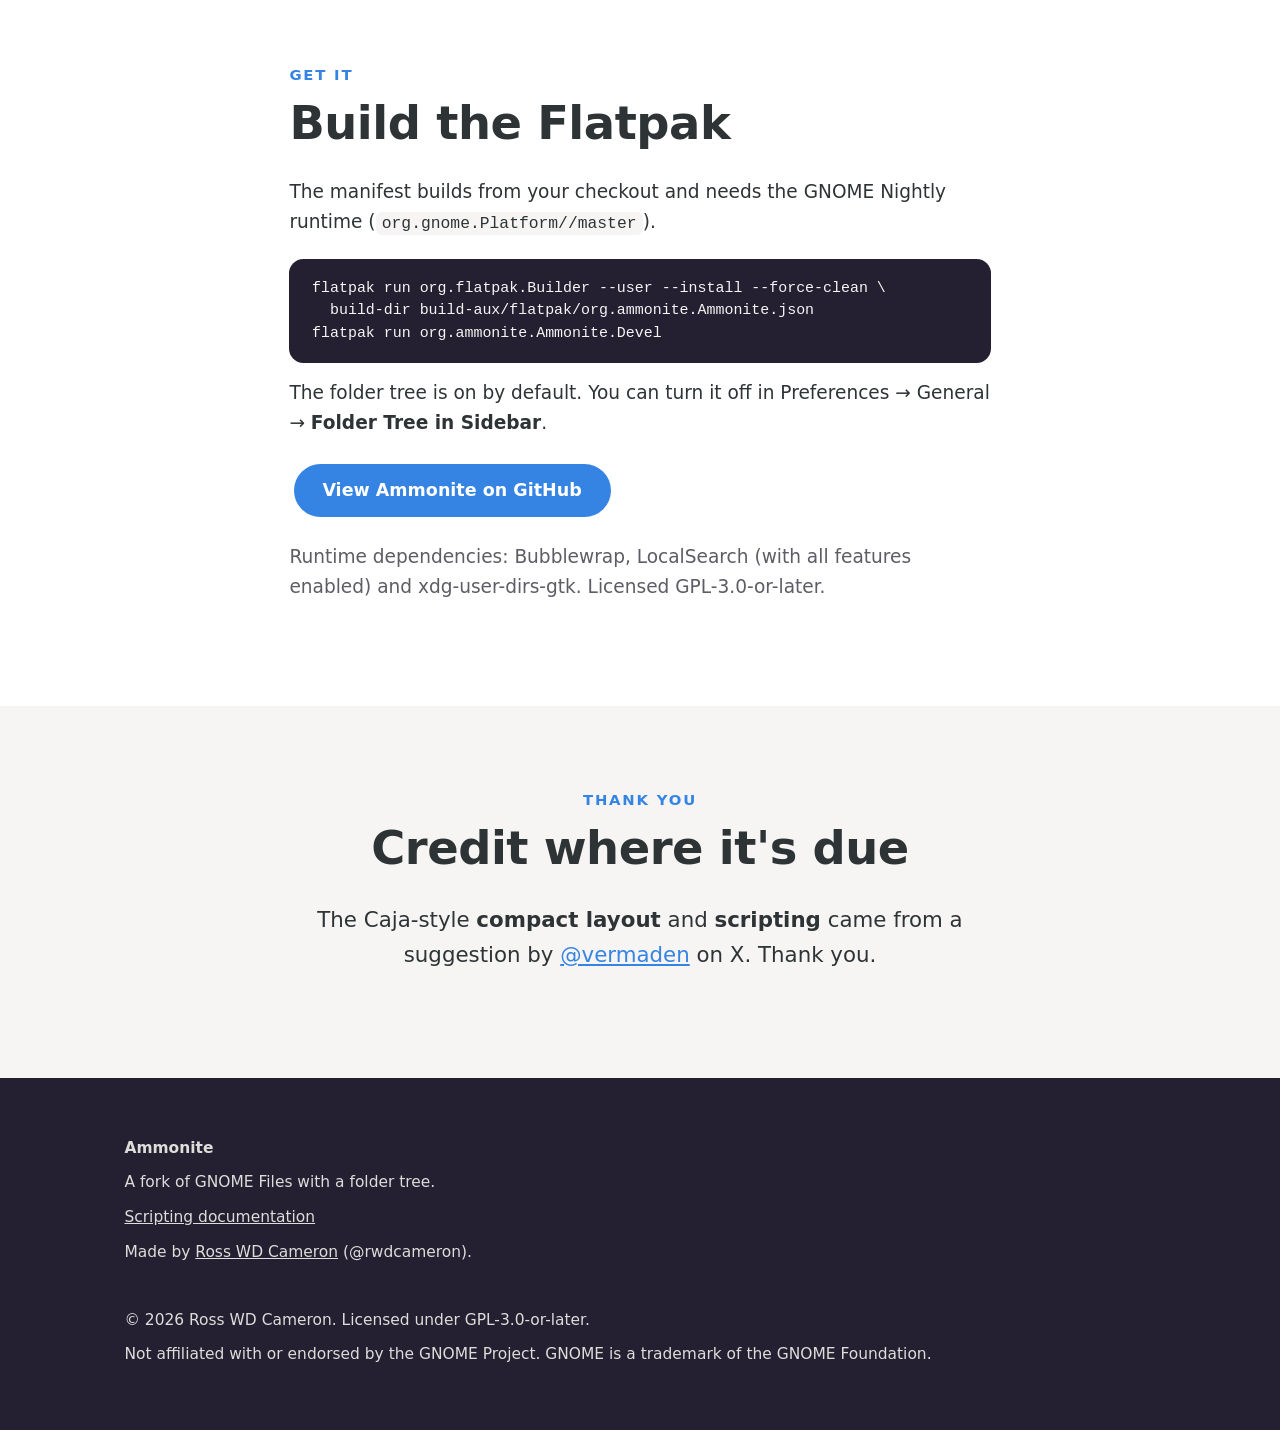
==== commit c3d44177: "Add GitHub repository link to Try It section" ====
--- a/website/index.html
+++ b/website/index.html
@@ -189,7 +189,7 @@
         </p>
         <ul class="plain">
           <li>Sub-folders become sub-menus.</li>
-          <li>The selection is passed as arguments and in <code>AMMONITE_SCRIPT_*</code> environment variables.</li>
+          <li>The selection is passed as arguments and in <code>AMMONITE_SCRIPT_* </code> environment variables.</li>
           <li>Give a script its own keyboard shortcut.</li>
         </ul>
         <p><a class="btn" href="scripting.html">Read the scripting documentation</a></p>
@@ -269,6 +269,7 @@
   build-dir build-aux/flatpak/org.ammonite.Ammonite.json
 flatpak run org.ammonite.Ammonite.Devel</code></pre>
     <p>The folder tree is on by default. You can turn it off in Preferences → General → <strong>Folder Tree in Sidebar</strong>.</p>
+    <p><a class="btn" href="https://github.com/prometheus-systems-tech/ammonite">View Ammonite on GitHub</a></p>
     <p class="dim">
       Runtime dependencies: Bubblewrap, LocalSearch (with all features enabled) and xdg-user-dirs-gtk.
       Licensed GPL-3.0-or-later.
